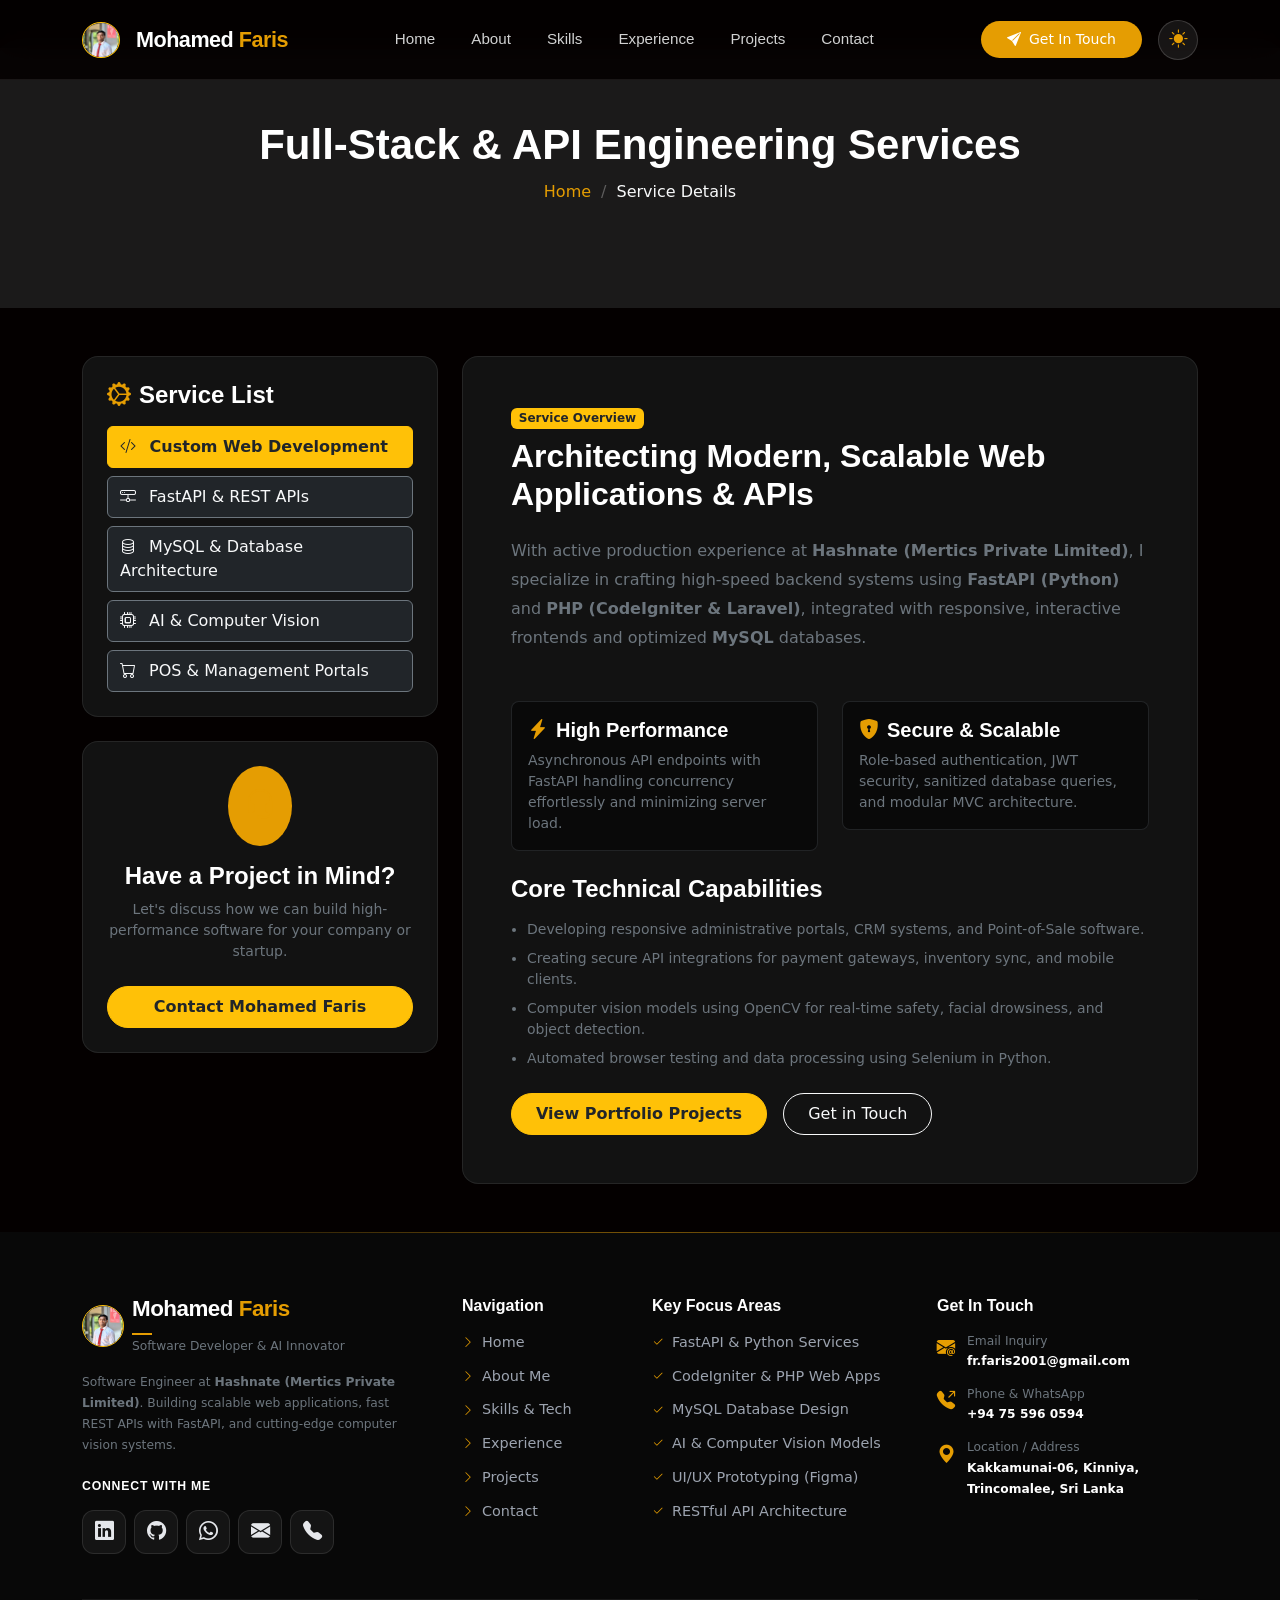
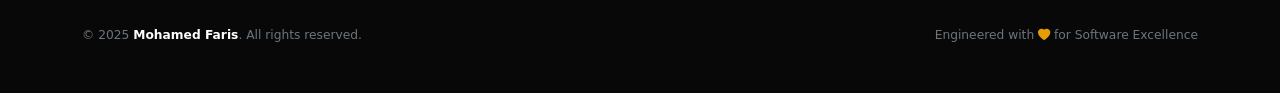
==== service-details.html @ 77c43ddc "feat: add initial portfolio website structure and assets" ====
<!DOCTYPE html>
<html lang="en">

<head>
  <meta charset="utf-8">
  <meta content="width=device-width, initial-scale=1.0" name="viewport">
  <title>Service Details | Mohamed Faris - Software Developer</title>
  <meta name="description" content="Technical service offerings by Mohamed Faris - Full-Stack Web Development, FastAPI Microservices, Database Optimization, and AI solutions.">
  <meta name="keywords" content="Mohamed Faris, Software Development Services, FastAPI, Python, PHP, CodeIgniter, MySQL">

  <!-- Favicons -->
  <link href="assets/img/favicon.png" rel="icon">
  <link href="assets/img/apple-touch-icon.png" rel="apple-touch-icon">

  <!-- Fonts -->
  <link href="https://fonts.googleapis.com" rel="preconnect">
  <link href="https://fonts.gstatic.com" rel="preconnect" crossorigin>
  <link href="https://fonts.googleapis.com/css2?family=Plus+Jakarta+Sans:ital,wght@0,300;0,400;0,500;0,600;0,700;0,800;1,400;1,600&family=Space+Grotesk:wght@400;500;600;700&display=swap" rel="stylesheet">

  <!-- Vendor CSS Files -->
  <link href="assets/vendor/bootstrap/css/bootstrap.min.css" rel="stylesheet">
  <link href="assets/vendor/bootstrap-icons/bootstrap-icons.css" rel="stylesheet">
  <link href="assets/vendor/aos/aos.css" rel="stylesheet">
  <link href="assets/vendor/glightbox/css/glightbox.min.css" rel="stylesheet">
  <link href="assets/vendor/swiper/swiper-bundle.min.css" rel="stylesheet">

  <!-- Main CSS File -->
  <link href="assets/css/main.css" rel="stylesheet">
  <!-- Custom Portfolio CSS -->
  <link href="assets/css/portfolio-custom.css" rel="stylesheet">
  <script>
    (function() {
      const savedTheme = localStorage.getItem('portfolio-theme');
      if (savedTheme === 'light') {
        document.documentElement.classList.add('light-mode');
      }
    })();
  </script>
</head>

<body class="service-details-page">

  <!-- Header -->
  <header id="header" class="header d-flex align-items-center fixed-top">
    <div class="container position-relative d-flex align-items-center justify-content-between">

      <a href="index.html" class="logo d-flex align-items-center me-auto me-xl-0 text-decoration-none">
        <div class="d-flex align-items-center gap-2">
          <img src="assets/img/person/mohamed_faris.jpg" alt="Mohamed Faris" class="rounded-circle border border-warning" style="width: 38px; height: 38px; object-fit: cover; object-position: top center;">
          <div>
            <h1 class="brand-name mb-0" style="font-size: 1.35rem;">Mohamed <span class="text-accent">Faris</span></h1>
          </div>
        </div>
      </a>

      <nav id="navmenu" class="navmenu">
        <ul>
          <li><a href="index.html#hero">Home</a></li>
          <li><a href="index.html#about">About</a></li>
          <li><a href="index.html#skills">Skills</a></li>
          <li><a href="index.html#experience">Experience</a></li>
          <li><a href="index.html#projects">Projects</a></li>
          <li><a href="index.html#contact">Contact</a></li>
        </ul>
        <i class="mobile-nav-toggle d-xl-none bi bi-list"></i>
      </nav>

      <div class="d-flex align-items-center gap-2">
        <a class="btn-getstarted" href="index.html#contact"><i class="bi bi-send-fill me-1"></i> Get In Touch</a>
        <button id="theme-toggle" class="theme-toggle-btn" aria-label="Toggle Light / Dark Mode" title="Toggle Light / Dark Mode">
          <i class="bi bi-sun-fill" id="theme-icon"></i>
        </button>
      </div>

    </div>
  </header>

  <main class="main">

    <!-- Page Title -->
    <div class="page-title light-background pt-5 mt-5">
      <div class="container py-4">
        <h1 class="fw-bold text-white">Full-Stack & API Engineering Services</h1>
        <nav class="breadcrumbs">
          <ol class="breadcrumb">
            <li class="breadcrumb-item"><a href="index.html" class="text-accent">Home</a></li>
            <li class="breadcrumb-item active text-light" aria-current="page">Service Details</li>
          </ol>
        </nav>
      </div>
    </div><!-- End Page Title -->

    <!-- Service Details Section -->
    <section id="service-details" class="service-details section py-5">

      <div class="container" data-aos="fade-up" data-aos-delay="100">

        <div class="row gy-5">

          <div class="col-lg-4" data-aos="fade-up" data-aos-delay="100">

            <div class="glass-card p-4 mb-4">
              <h4 class="fw-bold text-white mb-3"><i class="bi bi-gear-wide-connected text-accent me-2"></i>Service List</h4>
              <div class="d-flex flex-column gap-2">
                <a href="#custom-web" class="btn btn-warning text-dark text-start fw-bold py-2"><i class="bi bi-code-slash me-2"></i> Custom Web Development</a>
                <a href="#fastapi-rest" class="btn btn-dark border-secondary text-light text-start py-2"><i class="bi bi-hdd-network me-2"></i> FastAPI & REST APIs</a>
                <a href="#database-tuning" class="btn btn-dark border-secondary text-light text-start py-2"><i class="bi bi-database me-2"></i> MySQL & Database Architecture</a>
                <a href="#ai-vision" class="btn btn-dark border-secondary text-light text-start py-2"><i class="bi bi-cpu me-2"></i> AI & Computer Vision</a>
                <a href="#pos-systems" class="btn btn-dark border-secondary text-light text-start py-2"><i class="bi bi-cart me-2"></i> POS & Management Portals</a>
              </div>
            </div>

            <div class="glass-card p-4 text-center">
              <div class="rounded-circle bg-accent bg-opacity-25 p-3 d-inline-flex text-accent mb-3">
                <i class="bi bi-headset fs-2"></i>
              </div>
              <h4 class="fw-bold text-white mb-2">Have a Project in Mind?</h4>
              <p class="text-secondary small mb-4">Let's discuss how we can build high-performance software for your company or startup.</p>
              <a href="index.html#contact" class="btn btn-warning text-dark fw-bold rounded-pill w-100 py-2">Contact Mohamed Faris</a>
            </div>

          </div>

          <div class="col-lg-8" data-aos="fade-up" data-aos-delay="200">
            <div class="glass-card p-4 p-md-5">
              <span class="badge bg-warning text-dark fw-bold mb-2">Service Overview</span>
              <h2 class="fw-bold text-white mb-4">Architecting Modern, Scalable Web Applications & APIs</h2>
              <p class="text-secondary" style="line-height: 1.8;">
                With active production experience at <strong>Hashnate (Mertics Private Limited)</strong>, I specialize in crafting high-speed backend systems using <strong>FastAPI (Python)</strong> and <strong>PHP (CodeIgniter & Laravel)</strong>, integrated with responsive, interactive frontends and optimized <strong>MySQL</strong> databases.
              </p>

              <div class="row g-4 my-4">
                <div class="col-md-6">
                  <div class="p-3 border border-secondary border-opacity-25 rounded-3 bg-black bg-opacity-50">
                    <h5 class="fw-bold text-white mb-2"><i class="bi bi-lightning-charge-fill text-accent me-2"></i>High Performance</h5>
                    <p class="text-secondary small mb-0">Asynchronous API endpoints with FastAPI handling concurrency effortlessly and minimizing server load.</p>
                  </div>
                </div>
                <div class="col-md-6">
                  <div class="p-3 border border-secondary border-opacity-25 rounded-3 bg-black bg-opacity-50">
                    <h5 class="fw-bold text-white mb-2"><i class="bi bi-shield-lock-fill text-accent me-2"></i>Secure & Scalable</h5>
                    <p class="text-secondary small mb-0">Role-based authentication, JWT security, sanitized database queries, and modular MVC architecture.</p>
                  </div>
                </div>
              </div>

              <h4 class="fw-bold text-white mb-3">Core Technical Capabilities</h4>
              <ul class="text-secondary small ps-3 d-flex flex-column gap-2 mb-4">
                <li>Developing responsive administrative portals, CRM systems, and Point-of-Sale software.</li>
                <li>Creating secure API integrations for payment gateways, inventory sync, and mobile clients.</li>
                <li>Computer vision models using OpenCV for real-time safety, facial drowsiness, and object detection.</li>
                <li>Automated browser testing and data processing using Selenium in Python.</li>
              </ul>

              <div class="d-flex gap-3">
                <a href="index.html#projects" class="btn btn-warning text-dark fw-bold rounded-pill px-4 py-2">View Portfolio Projects</a>
                <a href="index.html#contact" class="btn btn-outline-light rounded-pill px-4 py-2">Get in Touch</a>
              </div>
            </div>
          </div>

        </div>

      </div>

    </section><!-- /Service Details Section -->

  </main>

  <!-- Footer -->
  <footer id="footer" class="footer py-5">
    <div class="container pt-3">
      <div class="row g-4 justify-content-between">
        
        <!-- Col 1: Brand & Bio & Social Media -->
        <div class="col-lg-4 col-md-6">
          <div class="d-flex align-items-center gap-2 mb-3">
            <img src="assets/img/person/mohamed_faris.jpg" alt="Mohamed Faris" class="rounded-circle border border-warning" style="width: 42px; height: 42px; object-fit: cover; object-position: top center;">
            <div>
              <h4 class="brand-name mb-0" style="font-size: 1.4rem;">Mohamed <span class="text-accent">Faris</span></h4>
              <span class="text-secondary small">Software Developer & AI Innovator</span>
            </div>
          </div>
          <p class="text-secondary small mb-4 pe-lg-3" style="line-height: 1.7;">
            Software Engineer at <strong>Hashnate (Mertics Private Limited)</strong>. Building scalable web applications, fast REST APIs with FastAPI, and cutting-edge computer vision systems.
          </p>
          <div>
            <h6 class="text-white small fw-bold mb-3 text-uppercase" style="letter-spacing: 0.8px;">Connect With Me</h6>
            <div class="d-flex flex-wrap gap-2">
              <a href="https://www.linkedin.com" target="_blank" rel="noopener noreferrer" class="footer-social-btn" title="LinkedIn Profile" aria-label="LinkedIn">
                <i class="bi bi-linkedin"></i>
              </a>
              <a href="https://github.com" target="_blank" rel="noopener noreferrer" class="footer-social-btn" title="GitHub Profile" aria-label="GitHub">
                <i class="bi bi-github"></i>
              </a>
              <a href="https://wa.me/94755960594" target="_blank" rel="noopener noreferrer" class="footer-social-btn" title="WhatsApp Chat" aria-label="WhatsApp">
                <i class="bi bi-whatsapp"></i>
              </a>
              <a href="mailto:fr.faris2001@gmail.com" class="footer-social-btn" title="Send Email" aria-label="Email">
                <i class="bi bi-envelope-fill"></i>
              </a>
              <a href="tel:+94755960594" class="footer-social-btn" title="Call Direct" aria-label="Phone">
                <i class="bi bi-telephone-fill"></i>
              </a>
            </div>
          </div>
        </div>

        <!-- Col 2: Navigation Links -->
        <div class="col-lg-2 col-md-6 col-6">
          <h5 class="text-white fw-bold mb-3 fs-6">Navigation</h5>
          <ul class="list-unstyled mb-0 d-flex flex-column">
            <li><a href="index.html#hero" class="footer-link"><i class="bi bi-chevron-right"></i> Home</a></li>
            <li><a href="index.html#about" class="footer-link"><i class="bi bi-chevron-right"></i> About Me</a></li>
            <li><a href="index.html#skills" class="footer-link"><i class="bi bi-chevron-right"></i> Skills & Tech</a></li>
            <li><a href="index.html#experience" class="footer-link"><i class="bi bi-chevron-right"></i> Experience</a></li>
            <li><a href="index.html#projects" class="footer-link"><i class="bi bi-chevron-right"></i> Projects</a></li>
            <li><a href="index.html#contact" class="footer-link"><i class="bi bi-chevron-right"></i> Contact</a></li>
          </ul>
        </div>

        <!-- Col 3: Core Competencies -->
        <div class="col-lg-3 col-md-6 col-6">
          <h5 class="text-white fw-bold mb-3 fs-6">Key Focus Areas</h5>
          <ul class="list-unstyled mb-0 d-flex flex-column">
            <li><span class="footer-link"><i class="bi bi-check2 text-accent"></i> FastAPI & Python Services</span></li>
            <li><span class="footer-link"><i class="bi bi-check2 text-accent"></i> CodeIgniter & PHP Web Apps</span></li>
            <li><span class="footer-link"><i class="bi bi-check2 text-accent"></i> MySQL Database Design</span></li>
            <li><span class="footer-link"><i class="bi bi-check2 text-accent"></i> AI & Computer Vision Models</span></li>
            <li><span class="footer-link"><i class="bi bi-check2 text-accent"></i> UI/UX Prototyping (Figma)</span></li>
            <li><span class="footer-link"><i class="bi bi-check2 text-accent"></i> RESTful API Architecture</span></li>
          </ul>
        </div>

        <!-- Col 4: Get in Touch & Resume -->
        <div class="col-lg-3 col-md-6">
          <h5 class="text-white fw-bold mb-3 fs-6">Get In Touch</h5>
          <div class="footer-contact-item">
            <i class="bi bi-envelope-at-fill"></i>
            <div>
              <div class="text-secondary small">Email Inquiry</div>
              <a href="mailto:fr.faris2001@gmail.com" class="text-white text-decoration-none small fw-semibold">fr.faris2001@gmail.com</a>
            </div>
          </div>
          <div class="footer-contact-item">
            <i class="bi bi-telephone-outbound-fill"></i>
            <div>
              <div class="text-secondary small">Phone & WhatsApp</div>
              <a href="tel:+94755960594" class="text-white text-decoration-none small fw-semibold">+94 75 596 0594</a>
            </div>
          </div>
          <div class="footer-contact-item">
            <i class="bi bi-geo-alt-fill"></i>
            <div>
              <div class="text-secondary small">Location / Address</div>
              <span class="text-white small fw-semibold">Kakkamunai-06, Kinniya, Trincomalee, Sri Lanka</span>
            </div>
          </div>
        </div>

      </div>

      <!-- Footer Bottom Sub-row -->
      <div class="footer-bottom d-flex flex-column flex-md-row justify-content-between align-items-center gap-3">
        <div class="text-secondary small text-center text-md-start">
          &copy; 2025 <strong class="text-white">Mohamed Faris</strong>. All rights reserved.
        </div>
        <div class="text-secondary small text-center text-md-end">
          Engineered with <span class="text-accent"><i class="bi bi-heart-fill"></i></span> for Software Excellence
        </div>
      </div>

    </div>
  </footer>

  <!-- Scroll Top -->
  <a href="#" id="scroll-top" class="scroll-top d-flex align-items-center justify-content-center"><i class="bi bi-arrow-up-short"></i></a>

  <!-- Vendor JS Files -->
  <script src="assets/vendor/bootstrap/js/bootstrap.bundle.min.js"></script>
  <script src="assets/vendor/aos/aos.js"></script>
  <script src="assets/vendor/glightbox/js/glightbox.min.js"></script>
  <script src="assets/vendor/swiper/swiper-bundle.min.js"></script>
  <script src="assets/js/main.js"></script>

</body>

</html>
---- assets/css/main.css ----
/**
* Template Name: Instant
* Template URL: https://bootstrapmade.com/newtemplate-bootstrap-website-template/
* Updated: Jun 11 2025 with Bootstrap v5.3.6
* Author: BootstrapMade.com
* License: https://bootstrapmade.com/license/
*/

/*--------------------------------------------------------------
# Font & Color Variables
# Help: https://bootstrapmade.com/color-system/
--------------------------------------------------------------*/
/* Fonts */
:root {
  --default-font: "Roboto",  system-ui, -apple-system, "Segoe UI", Roboto, "Helvetica Neue", Arial, "Noto Sans", "Liberation Sans", sans-serif, "Apple Color Emoji", "Segoe UI Emoji", "Segoe UI Symbol", "Noto Color Emoji";
  --heading-font: "Raleway",  sans-serif;
  --nav-font: "Raleway",  sans-serif;
}

/* Global Colors - The following color variables are used throughout the website. Updating them here will change the color scheme of the entire website */
:root { 
  --background-color: #040000; /* Background color for the entire website, including individual sections */
  --default-color: #f8f8f8; /* Default color used for the majority of the text content across the entire website */
  --heading-color: #ffffff; /* Color for headings, subheadings and title throughout the website */
  --accent-color: #e59d02; /* Accent color that represents your brand on the website. It's used for buttons, links, and other elements that need to stand out */
  --surface-color: #191919; /* The surface color is used as a background of boxed elements within sections, such as cards, icon boxes, or other elements that require a visual separation from the global background. */
  --contrast-color: #ffffff; /* Contrast color for text, ensuring readability against backgrounds of accent, heading, or default colors. */
}

/* Nav Menu Colors - The following color variables are used specifically for the navigation menu. They are separate from the global colors to allow for more customization options */
:root {
  --nav-color: #f8f8f8;  /* The default color of the main navmenu links */
  --nav-hover-color: #e59d02; /* Applied to main navmenu links when they are hovered over or active */
  --nav-mobile-background-color: #1b1a1a; /* Used as the background color for mobile navigation menu */
  --nav-dropdown-background-color: #1b1a1a; /* Used as the background color for dropdown items that appear when hovering over primary navigation items */
  --nav-dropdown-color: #f8f8f8; /* Used for navigation links of the dropdown items in the navigation menu. */
  --nav-dropdown-hover-color: #e59d02; /* Similar to --nav-hover-color, this color is applied to dropdown navigation links when they are hovered over. */
}

/* Color Presets - These classes override global colors when applied to any section or element, providing reuse of the sam color scheme. */

.light-background {
  --background-color: #1b1a1a;
  --surface-color: #282828;
}

.dark-background {
  --background-color: #000000;
  --default-color: #ffffff;
  --heading-color: #ffffff;
  --surface-color: #1b1b1b;
  --contrast-color: #ffffff;
}

/* Smooth scroll */
:root {
  scroll-behavior: smooth;
}

/*--------------------------------------------------------------
# General Styling & Shared Classes
--------------------------------------------------------------*/
body {
  color: var(--default-color);
  background-color: var(--background-color);
  font-family: var(--default-font);
}

a {
  color: var(--accent-color);
  text-decoration: none;
  transition: 0.3s;
}

a:hover {
  color: color-mix(in srgb, var(--accent-color), transparent 25%);
  text-decoration: none;
}

h1,
h2,
h3,
h4,
h5,
h6 {
  color: var(--heading-color);
  font-family: var(--heading-font);
}

/* PHP Email Form Messages
------------------------------*/
.php-email-form .error-message {
  display: none;
  background: #df1529;
  color: #ffffff;
  text-align: left;
  padding: 15px;
  margin-bottom: 24px;
  font-weight: 600;
}

.php-email-form .sent-message {
  display: none;
  color: #ffffff;
  background: #059652;
  text-align: center;
  padding: 15px;
  margin-bottom: 24px;
  font-weight: 600;
}

.php-email-form .loading {
  display: none;
  background: var(--surface-color);
  text-align: center;
  padding: 15px;
  margin-bottom: 24px;
}

.php-email-form .loading:before {
  content: "";
  display: inline-block;
  border-radius: 50%;
  width: 24px;
  height: 24px;
  margin: 0 10px -6px 0;
  border: 3px solid var(--accent-color);
  border-top-color: var(--surface-color);
  animation: php-email-form-loading 1s linear infinite;
}

@keyframes php-email-form-loading {
  0% {
    transform: rotate(0deg);
  }

  100% {
    transform: rotate(360deg);
  }
}

/*--------------------------------------------------------------
# Global Header
--------------------------------------------------------------*/
.header {
  --background-color: rgba(255, 255, 255, 0);
  color: var(--default-color);
  background-color: var(--background-color);
  padding: 15px 0;
  transition: all 0.5s;
  z-index: 997;
}

.header .logo {
  line-height: 1;
}

.header .logo img {
  max-height: 36px;
  margin-right: 8px;
}

.header .logo h1 {
  font-size: 30px;
  margin: 0;
  font-weight: 700;
  color: var(--heading-color);
}

.header .btn-getstarted,
.header .btn-getstarted:focus {
  color: var(--contrast-color);
  background: var(--accent-color);
  font-size: 14px;
  padding: 8px 26px;
  margin: 0;
  border-radius: 50px;
  transition: 0.3s;
}

.header .btn-getstarted:hover,
.header .btn-getstarted:focus:hover {
  color: var(--contrast-color);
  background: color-mix(in srgb, var(--accent-color), transparent 15%);
}

@media (max-width: 1200px) {
  .header .logo {
    order: 1;
  }

  .header .btn-getstarted {
    order: 2;
    margin: 0 15px 0 0;
    padding: 6px 20px;
  }

  .header .navmenu {
    order: 3;
  }
}

.scrolled .header::before {
  content: "";
  position: absolute;
  inset: 0;
  background: rgba(0, 0, 0, 0.6);
  backdrop-filter: blur(10px);
  -webkit-backdrop-filter: blur(10px);
  z-index: -1;
  pointer-events: none;
  border-bottom: 1px solid rgba(255, 255, 255, 0.1);
  /* optional border */
}

/*--------------------------------------------------------------
# Navigation Menu
--------------------------------------------------------------*/
/* Navmenu - Desktop */
@media (min-width: 1200px) {
  .navmenu {
    padding: 0;
  }

  .navmenu ul {
    margin: 0;
    padding: 0;
    display: flex;
    list-style: none;
    align-items: center;
  }

  .navmenu li {
    position: relative;
  }

  .navmenu a,
  .navmenu a:focus {
    color: var(--nav-color);
    padding: 18px 15px;
    font-size: 16px;
    font-family: var(--nav-font);
    font-weight: 600;
    display: flex;
    align-items: center;
    justify-content: space-between;
    white-space: nowrap;
    transition: 0.3s;
  }

  .navmenu a i,
  .navmenu a:focus i {
    font-size: 12px;
    line-height: 0;
    margin-left: 5px;
    transition: 0.3s;
  }

  .navmenu li:last-child a {
    padding-right: 0;
  }

  .navmenu li:hover>a,
  .navmenu .active,
  .navmenu .active:focus {
    color: var(--nav-hover-color);
  }

  .navmenu .dropdown ul {
    margin: 0;
    padding: 10px 0;
    background: var(--nav-dropdown-background-color);
    display: block;
    position: absolute;
    visibility: hidden;
    left: 14px;
    top: 130%;
    opacity: 0;
    transition: 0.3s;
    border-radius: 4px;
    z-index: 99;
    box-shadow: 0px 0px 30px rgba(0, 0, 0, 0.1);
  }

  .navmenu .dropdown ul li {
    min-width: 200px;
  }

  .navmenu .dropdown ul a {
    padding: 10px 20px;
    font-size: 15px;
    text-transform: none;
    color: var(--nav-dropdown-color);
  }

  .navmenu .dropdown ul a i {
    font-size: 12px;
  }

  .navmenu .dropdown ul a:hover,
  .navmenu .dropdown ul .active:hover,
  .navmenu .dropdown ul li:hover>a {
    color: var(--nav-dropdown-hover-color);
  }

  .navmenu .dropdown:hover>ul {
    opacity: 1;
    top: 100%;
    visibility: visible;
  }

  .navmenu .dropdown .dropdown ul {
    top: 0;
    left: -90%;
    visibility: hidden;
  }

  .navmenu .dropdown .dropdown:hover>ul {
    opacity: 1;
    top: 0;
    left: -100%;
    visibility: visible;
  }
}

/* Navmenu - Mobile */
@media (max-width: 1199px) {
  .mobile-nav-toggle {
    color: var(--nav-color);
    font-size: 28px;
    line-height: 0;
    margin-right: 10px;
    cursor: pointer;
    transition: color 0.3s;
  }

  .navmenu {
    padding: 0;
    z-index: 9997;
  }

  .navmenu ul {
    display: none;
    list-style: none;
    position: absolute;
    inset: 60px 20px 20px 20px;
    padding: 10px 0;
    margin: 0;
    border-radius: 6px;
    background-color: var(--nav-mobile-background-color);
    overflow-y: auto;
    transition: 0.3s;
    z-index: 9998;
    box-shadow: 0px 0px 30px rgba(0, 0, 0, 0.1);
  }

  .navmenu a,
  .navmenu a:focus {
    color: var(--nav-dropdown-color);
    padding: 10px 20px;
    font-family: var(--nav-font);
    font-size: 17px;
    font-weight: 500;
    display: flex;
    align-items: center;
    justify-content: space-between;
    white-space: nowrap;
    transition: 0.3s;
  }

  .navmenu a i,
  .navmenu a:focus i {
    font-size: 12px;
    line-height: 0;
    margin-left: 5px;
    width: 30px;
    height: 30px;
    display: flex;
    align-items: center;
    justify-content: center;
    border-radius: 50%;
    transition: 0.3s;
    background-color: color-mix(in srgb, var(--accent-color), transparent 90%);
  }

  .navmenu a i:hover,
  .navmenu a:focus i:hover {
    background-color: var(--accent-color);
    color: var(--contrast-color);
  }

  .navmenu a:hover,
  .navmenu .active,
  .navmenu .active:focus {
    color: var(--nav-dropdown-hover-color);
  }

  .navmenu .active i,
  .navmenu .active:focus i {
    background-color: var(--accent-color);
    color: var(--contrast-color);
    transform: rotate(180deg);
  }

  .navmenu .dropdown ul {
    position: static;
    display: none;
    z-index: 99;
    padding: 10px 0;
    margin: 10px 20px;
    background-color: var(--nav-dropdown-background-color);
    border: 1px solid color-mix(in srgb, var(--default-color), transparent 90%);
    box-shadow: none;
    transition: all 0.5s ease-in-out;
  }

  .navmenu .dropdown ul ul {
    background-color: rgba(33, 37, 41, 0.1);
  }

  .navmenu .dropdown>.dropdown-active {
    display: block;
    background-color: rgba(33, 37, 41, 0.03);
  }

  .mobile-nav-active {
    overflow: hidden;
  }

  .mobile-nav-active .mobile-nav-toggle {
    color: #fff;
    position: absolute;
    font-size: 32px;
    top: 15px;
    right: 15px;
    margin-right: 0;
    z-index: 9999;
  }

  .mobile-nav-active .navmenu {
    position: fixed;
    overflow: hidden;
    inset: 0;
    background: rgba(33, 37, 41, 0.8);
    transition: 0.3s;
  }

  .mobile-nav-active .navmenu>ul {
    display: block;
  }
}

/*--------------------------------------------------------------
# Global Footer
--------------------------------------------------------------*/
.footer {
  color: var(--default-color);
  background-color: var(--background-color);
  font-size: 14px;
  position: relative;
}

.footer .footer-top {
  background-color: color-mix(in srgb, var(--background-color), white 5%);
  padding-top: 50px;
}

.footer .footer-about .logo {
  line-height: 1;
  margin-bottom: 25px;
}

.footer .footer-about .logo img {
  max-height: 40px;
  margin-right: 6px;
}

.footer .footer-about .logo span {
  color: var(--heading-color);
  font-family: var(--heading-font);
  font-size: 26px;
  font-weight: 700;
  letter-spacing: 1px;
}

.footer .footer-about p {
  font-size: 14px;
  font-family: var(--heading-font);
}

.footer h4 {
  font-size: 16px;
  font-weight: 600;
  position: relative;
  padding-bottom: 12px;
  margin-bottom: 15px;
}

.footer h4::after {
  content: "";
  position: absolute;
  display: block;
  width: 20px;
  height: 2px;
  background: var(--accent-color);
  bottom: 0;
  left: 0;
}

.footer .footer-links {
  margin-bottom: 30px;
}

.footer .footer-links ul {
  list-style: none;
  padding: 0;
  margin: 0;
}

.footer .footer-links ul i {
  padding-right: 2px;
  font-size: 12px;
  line-height: 0;
}

.footer .footer-links ul li {
  padding: 10px 0;
  display: flex;
  align-items: center;
}

.footer .footer-links ul li:first-child {
  padding-top: 0;
}

.footer .footer-links ul a {
  color: color-mix(in srgb, var(--default-color), transparent 30%);
  display: inline-block;
  line-height: 1;
}

.footer .footer-links ul a:hover {
  color: var(--accent-color);
}

.footer .footer-contact p {
  margin-bottom: 5px;
}

.footer .copyright {
  padding: 30px 0;
}

.footer .copyright p {
  margin-bottom: 0;
}

.footer .credits {
  margin-top: 5px;
  font-size: 13px;
}

.footer .social-links a {
  font-size: 18px;
  display: inline-block;
  background: color-mix(in srgb, var(--default-color), transparent 92%);
  color: var(--accent-color);
  line-height: 1;
  padding: 8px 0;
  margin-right: 4px;
  border-radius: 4px;
  text-align: center;
  width: 36px;
  height: 36px;
  transition: 0.3s;
}

.footer .social-links a:hover {
  color: var(--contrast-color);
  background: var(--accent-color);
  text-decoration: none;
}

/*--------------------------------------------------------------
# Scroll Top Button
--------------------------------------------------------------*/
.scroll-top {
  position: fixed;
  visibility: hidden;
  opacity: 0;
  right: 15px;
  bottom: -15px;
  z-index: 99999;
  background-color: var(--accent-color);
  width: 44px;
  height: 44px;
  border-radius: 50px;
  transition: all 0.4s;
}

.scroll-top i {
  font-size: 24px;
  color: var(--contrast-color);
  line-height: 0;
}

.scroll-top:hover {
  background-color: color-mix(in srgb, var(--accent-color), transparent 20%);
  color: var(--contrast-color);
}

.scroll-top.active {
  visibility: visible;
  opacity: 1;
  bottom: 15px;
}

/*--------------------------------------------------------------
# Disable aos animation delay on mobile devices
--------------------------------------------------------------*/
@media screen and (max-width: 768px) {
  [data-aos-delay] {
    transition-delay: 0 !important;
  }
}

/*--------------------------------------------------------------
# Global Page Titles & Breadcrumbs
--------------------------------------------------------------*/
.page-title {
  color: var(--default-color);
  background-color: var(--background-color);
  padding: 170px 0 80px 0;
  text-align: center;
  position: relative;
}

.page-title h1 {
  font-size: 42px;
  font-weight: 700;
  margin-bottom: 10px;
}

.page-title .breadcrumbs ol {
  display: flex;
  flex-wrap: wrap;
  list-style: none;
  justify-content: center;
  padding: 0;
  margin: 0;
  font-size: 16px;
  font-weight: 400;
}

.page-title .breadcrumbs ol li+li {
  padding-left: 10px;
}

.page-title .breadcrumbs ol li+li::before {
  content: "/";
  display: inline-block;
  padding-right: 10px;
  color: color-mix(in srgb, var(--default-color), transparent 70%);
}

/*--------------------------------------------------------------
# Global Sections
--------------------------------------------------------------*/
section,
.section {
  color: var(--default-color);
  background-color: var(--background-color);
  padding: 60px 0;
  scroll-margin-top: 90px;
  overflow: clip;
}

@media (max-width: 1199px) {

  section,
  .section {
    scroll-margin-top: 66px;
  }
}

/*--------------------------------------------------------------
# Global Section Titles
--------------------------------------------------------------*/
.section-title {
  text-align: center;
  padding-bottom: 60px;
  position: relative;
}

.section-title h2 {
  font-size: 32px;
  font-weight: 700;
  position: relative;
}

.section-title h2:before,
.section-title h2:after {
  content: "";
  width: 50px;
  height: 2px;
  background: var(--accent-color);
  display: inline-block;
}

.section-title h2:before {
  margin: 0 15px 10px 0;
}

.section-title h2:after {
  margin: 0 0 10px 15px;
}

.section-title p {
  margin-bottom: 0;
}

/*--------------------------------------------------------------
# Hero Section
--------------------------------------------------------------*/
.hero {
  padding-top: 120px;
  min-height: 100vh;
  display: flex;
  align-items: center;
  position: relative;
  background: linear-gradient(135deg, color-mix(in srgb, var(--accent-color), transparent 96%) 0%, var(--background-color) 40%, color-mix(in srgb, var(--accent-color), transparent 98%) 100%);
  padding-bottom: 60px;
}

.hero::before {
  content: "";
  position: absolute;
  width: 500px;
  height: 500px;
  background: radial-gradient(circle, color-mix(in srgb, var(--accent-color), transparent 85%) 0%, transparent 70%);
  border-radius: 50%;
  top: -20%;
  right: -10%;
  animation: float 6s ease-in-out infinite;
  z-index: 1;
}

.hero::after {
  content: "";
  position: absolute;
  width: 200px;
  height: 200px;
  background: color-mix(in srgb, var(--accent-color), transparent 88%);
  border-radius: 50%;
  bottom: 10%;
  left: 5%;
  filter: blur(40px);
  animation: float 4s ease-in-out infinite reverse;
  z-index: 1;
}

.hero .hero-wrapper {
  width: 100%;
  max-width: 900px;
  margin: 0 auto;
}

.hero .hero-title {
  font-size: 48px;
  font-weight: 900;
  color: var(--heading-color);
  line-height: 1.1;
  margin-bottom: 25px;
  letter-spacing: -0.02em;
}

@media (max-width: 768px) {
  .hero .hero-title {
    font-size: 36px;
  }
}

@media (max-width: 575px) {
  .hero .hero-title {
    font-size: 28px;
  }
}

.hero .hero-title .typed {
  background: linear-gradient(135deg, var(--accent-color) 0%, color-mix(in srgb, var(--accent-color), #8b5cf6 50%) 100%);
  -webkit-background-clip: text;
  -webkit-text-fill-color: transparent;
  background-clip: text;
  position: relative;
}

.hero .hero-title .typed::after {
  content: "";
  position: absolute;
  bottom: -5px;
  left: 0;
  width: 100%;
  height: 4px;
  background: linear-gradient(135deg, var(--accent-color) 0%, color-mix(in srgb, var(--accent-color), #8b5cf6 50%) 100%);
  border-radius: 2px;
}

.hero .hero-description {
  font-size: 1.2rem;
  color: color-mix(in srgb, var(--default-color), transparent 20%);
  line-height: 1.6;
  margin-bottom: 40px;
  max-width: 600px;
  margin-left: auto;
  margin-right: auto;
}

.hero .hero-actions {
  display: flex;
  gap: 20px;
  justify-content: center;
  margin-bottom: 60px;
}

.hero .hero-actions .action-btn {
  display: inline-flex;
  align-items: center;
  gap: 10px;
  padding: 16px 32px;
  border-radius: 50px;
  font-weight: 600;
  font-size: 16px;
  transition: all 0.3s ease;
  text-decoration: none;
  position: relative;
  overflow: hidden;
}

.hero .hero-actions .action-btn.primary {
  background: var(--accent-color);
  color: var(--contrast-color);
  border: 2px solid var(--accent-color);
}

.hero .hero-actions .action-btn.primary::before {
  content: "";
  position: absolute;
  inset: 0;
  background: linear-gradient(135deg, color-mix(in srgb, var(--accent-color), #8b5cf6 30%) 0%, var(--accent-color) 100%);
  opacity: 0;
  transition: opacity 0.3s ease;
}

.hero .hero-actions .action-btn.primary span,
.hero .hero-actions .action-btn.primary i {
  position: relative;
  z-index: 1;
}

.hero .hero-actions .action-btn.primary:hover {
  transform: translateY(-2px);
  box-shadow: 0 10px 30px color-mix(in srgb, var(--accent-color), transparent 60%);
}

.hero .hero-actions .action-btn.primary:hover::before {
  opacity: 1;
}

.hero .hero-actions .action-btn.secondary {
  background: transparent;
  color: var(--default-color);
  border: 2px solid color-mix(in srgb, var(--default-color), transparent 80%);
}

.hero .hero-actions .action-btn.secondary:hover {
  background: var(--surface-color);
  border-color: var(--accent-color);
  color: var(--accent-color);
  transform: translateY(-2px);
  box-shadow: 0 8px 25px color-mix(in srgb, var(--default-color), transparent 90%);
}

.hero .hero-image-showcase {
  position: relative;
}

.hero .hero-image-showcase .image-wrapper {
  position: relative;
  background: var(--surface-color);
  border-radius: 20px;
  padding: 15px;
  box-shadow: 0 20px 60px color-mix(in srgb, var(--default-color), transparent 88%);
  border: 1px solid color-mix(in srgb, var(--default-color), transparent 92%);
}

.hero .hero-image-showcase .image-wrapper img {
  border-radius: 15px;
  width: 100%;
  height: auto;
}

.hero .hero-image-showcase .floating-card {
  position: absolute;
  background: var(--surface-color);
  border: 1px solid color-mix(in srgb, var(--default-color), transparent 90%);
  border-radius: 15px;
  padding: 20px;
  box-shadow: 0 8px 30px color-mix(in srgb, var(--default-color), transparent 85%);
  backdrop-filter: blur(10px);
}

.hero .hero-image-showcase .floating-card.card-1 {
  top: 20%;
  left: -60px;
  animation: float 3s ease-in-out infinite;
}

.hero .hero-image-showcase .floating-card.card-2 {
  bottom: 15%;
  right: -60px;
  animation: float 3s ease-in-out infinite reverse;
}

.hero .hero-image-showcase .floating-card .card-content {
  display: flex;
  align-items: center;
  gap: 15px;
}

.hero .hero-image-showcase .floating-card .card-content .card-icon {
  background: color-mix(in srgb, var(--accent-color), transparent 90%);
  width: 50px;
  height: 50px;
  border-radius: 12px;
  display: flex;
  align-items: center;
  justify-content: center;
}

.hero .hero-image-showcase .floating-card .card-content .card-icon i {
  color: var(--accent-color);
  font-size: 20px;
}

.hero .hero-image-showcase .floating-card .card-content .card-info h4 {
  font-size: 1.5rem;
  font-weight: 700;
  color: var(--heading-color);
  margin: 0;
  line-height: 1;
}

.hero .hero-image-showcase .floating-card .card-content .card-info p {
  margin: 5px 0 0;
  color: color-mix(in srgb, var(--default-color), transparent 40%);
  font-size: 0.85rem;
  white-space: nowrap;
}

@keyframes float {

  0%,
  100% {
    transform: translateY(0px);
  }

  50% {
    transform: translateY(-15px);
  }
}

@keyframes pulse {

  0%,
  100% {
    opacity: 0.4;
  }

  50% {
    opacity: 0.8;
  }
}

@media (max-width: 991px) {
  .hero {
    min-height: auto;
  }

  .hero .floating-card.card-1 {
    left: -30px;
    top: 10%;
  }

  .hero .floating-card.card-2 {
    right: -30px;
    bottom: 10%;
  }

  .hero .hero-actions {
    margin-bottom: 40px;
  }
}

@media (max-width: 768px) {
  .hero .hero-actions {
    flex-direction: column;
    align-items: center;
    gap: 15px;
  }

  .hero .hero-actions .action-btn {
    width: 100%;
    max-width: 280px;
    justify-content: center;
  }

  .hero .floating-card {
    display: none;
  }
}

@media (max-width: 576px) {
  .hero {
    padding: 100px 0 30px;
  }

  .hero .hero-badge {
    margin-bottom: 20px;
  }

  .hero .hero-description {
    font-size: 1.1rem;
    margin-bottom: 30px;
  }

  .hero .hero-actions {
    margin-bottom: 30px;
  }
}

/*--------------------------------------------------------------
# About Section
--------------------------------------------------------------*/
.about .image-wrapper {
  position: relative;
  overflow: hidden;
  border-radius: 8px;
  box-shadow: 0 15px 30px rgba(0, 0, 0, 0.1);
  transition: transform 0.3s ease-in-out;
}

.about .image-wrapper:hover {
  transform: translateY(-5px);
}

.about .content h2 {
  font-weight: 700;
  position: relative;
  display: inline-block;
}

.about .content h2:after {
  content: "";
  position: absolute;
  width: 50px;
  height: 3px;
  background-color: var(--accent-color);
  left: 0;
  bottom: -10px;
}

.about .content h5 {
  font-weight: 500;
  color: color-mix(in srgb, var(--heading-color), transparent 20%);
}

.about .content p {
  font-size: 1rem;
  line-height: 1.8;
  margin-bottom: 1.5rem;
}

.about .features-list {
  margin-top: 2rem;
}

.about .features-list .feature-item {
  padding: 20px;
  background-color: var(--surface-color);
  border-radius: 8px;
  box-shadow: 0 5px 15px rgba(0, 0, 0, 0.05);
  transition: all 0.3s ease;
  height: 100%;
}

.about .features-list .feature-item:hover {
  transform: translateY(-5px);
  box-shadow: 0 10px 25px rgba(0, 0, 0, 0.1);
}

.about .features-list .feature-item i {
  font-size: 2rem;
  color: var(--accent-color);
  margin-bottom: 15px;
  display: block;
}

.about .features-list .feature-item h5 {
  font-size: 1.1rem;
  font-weight: 600;
  margin-bottom: 10px;
}

.about .features-list .feature-item p {
  font-size: 0.9rem;
  margin-bottom: 0;
}

.about .btn {
  padding: 10px 25px;
  border-radius: 50px;
  font-weight: 500;
  transition: all 0.3s ease;
}

.about .btn.btn-primary {
  background-color: var(--accent-color);
  border-color: var(--accent-color);
  color: var(--contrast-color);
}

.about .btn.btn-primary:hover {
  background-color: color-mix(in srgb, var(--accent-color), #000 10%);
  border-color: color-mix(in srgb, var(--accent-color), #000 10%);
}

.about .btn.btn-outline-primary {
  border-color: var(--accent-color);
  color: var(--accent-color);
}

.about .btn.btn-outline-primary:hover {
  background-color: var(--accent-color);
  color: var(--contrast-color);
}

@media (max-width: 992px) {
  .about .image-wrapper {
    margin-bottom: 2rem;
  }

  .about .content {
    text-align: center;
  }

  .about .content h2:after {
    left: 50%;
    transform: translateX(-50%);
  }

  .about .signature-area {
    display: flex;
    flex-direction: column;
    align-items: center;
  }
}

@media (max-width: 768px) {
  .about .features-list .feature-item {
    margin-bottom: 1.5rem;
  }
}

/*--------------------------------------------------------------
# Features Section
--------------------------------------------------------------*/
.features .intro-content h2 {
  font-size: 36px;
  font-weight: 700;
  margin-bottom: 25px;
  color: var(--heading-color);
  line-height: 1.3;
}

.features .intro-content p {
  font-size: 18px;
  color: color-mix(in srgb, var(--default-color), transparent 20%);
  margin-bottom: 35px;
  line-height: 1.6;
}

.features .intro-content .feature-stats {
  display: flex;
  gap: 30px;
}

.features .intro-content .feature-stats .stat-item {
  text-align: center;
}

.features .intro-content .feature-stats .stat-item .stat-number {
  display: block;
  font-size: 28px;
  font-weight: 700;
  color: var(--accent-color);
  line-height: 1;
}

.features .intro-content .feature-stats .stat-item .stat-label {
  font-size: 14px;
  color: color-mix(in srgb, var(--default-color), transparent 40%);
  font-weight: 500;
  margin-top: 5px;
  display: block;
}

.features .intro-image {
  position: relative;
}

.features .intro-image img {
  border-radius: 20px;
  box-shadow: 0 20px 60px rgba(0, 0, 0, 0.1);
}

.features .intro-image::before {
  content: "";
  position: absolute;
  top: -20px;
  left: -20px;
  width: 100px;
  height: 100px;
  background: linear-gradient(135deg, var(--accent-color), color-mix(in srgb, var(--accent-color), transparent 40%));
  border-radius: 50%;
  z-index: -1;
  opacity: 0.7;
}

.features .intro-image::after {
  content: "";
  position: absolute;
  bottom: -30px;
  right: -30px;
  width: 80px;
  height: 80px;
  background: linear-gradient(135deg, var(--heading-color), color-mix(in srgb, var(--heading-color), transparent 40%));
  border-radius: 20px;
  z-index: -1;
  opacity: 0.5;
}

.features .features-grid {
  display: grid;
  grid-template-columns: repeat(auto-fit, minmax(350px, 1fr));
  gap: 30px;
  margin-top: 60px;
}

.features .feature-item {
  position: relative;
  background: var(--surface-color);
  padding: 35px;
  border-radius: 20px;
  box-shadow: 0 5px 25px rgba(0, 0, 0, 0.08);
  transition: all 0.4s ease;
  overflow: hidden;
}

.features .feature-item::before {
  content: "";
  position: absolute;
  top: 0;
  left: -100%;
  width: 100%;
  height: 3px;
  background: linear-gradient(90deg, var(--accent-color), color-mix(in srgb, var(--accent-color), transparent 50%));
  transition: left 0.5s ease;
}

.features .feature-item .feature-number {
  position: absolute;
  top: 20px;
  right: 25px;
  font-size: 48px;
  font-weight: 900;
  color: color-mix(in srgb, var(--accent-color), transparent 90%);
  line-height: 1;
  z-index: 1;
}

.features .feature-item .feature-content {
  position: relative;
  z-index: 2;
}

.features .feature-item .feature-content .feature-icon {
  margin-bottom: 25px;
}

.features .feature-item .feature-content .feature-icon i {
  font-size: 32px;
  color: var(--contrast-color);
  background: linear-gradient(135deg, var(--accent-color), color-mix(in srgb, var(--accent-color), transparent 30%));
  width: 70px;
  height: 70px;
  display: flex;
  align-items: center;
  justify-content: center;
  border-radius: 16px;
  transition: all 0.3s ease;
  box-shadow: 0 8px 25px color-mix(in srgb, var(--accent-color), transparent 70%);
}

.features .feature-item .feature-content h4 {
  font-size: 22px;
  font-weight: 700;
  margin-bottom: 18px;
  color: var(--heading-color);
  line-height: 1.3;
}

.features .feature-item .feature-content p {
  font-size: 15px;
  color: color-mix(in srgb, var(--default-color), transparent 25%);
  margin-bottom: 25px;
  line-height: 1.6;
}

.features .feature-item .feature-content .feature-tags {
  display: flex;
  gap: 10px;
  flex-wrap: wrap;
}

.features .feature-item .feature-content .feature-tags .tag {
  font-size: 12px;
  font-weight: 600;
  padding: 6px 12px;
  background: color-mix(in srgb, var(--accent-color), transparent 90%);
  color: var(--accent-color);
  border-radius: 20px;
  transition: all 0.3s ease;
}

.features .feature-item:hover {
  transform: translateY(-15px);
  box-shadow: 0 20px 60px rgba(0, 0, 0, 0.15);
}

.features .feature-item:hover::before {
  left: 0;
}

.features .feature-item:hover .feature-number {
  color: color-mix(in srgb, var(--accent-color), transparent 80%);
  transform: scale(1.1);
}

.features .feature-item:hover .feature-icon i {
  transform: scale(1.1) rotate(5deg);
  box-shadow: 0 12px 35px color-mix(in srgb, var(--accent-color), transparent 60%);
}

.features .feature-item:hover .feature-tags .tag {
  background: var(--accent-color);
  color: var(--contrast-color);
}

@media (max-width: 991px) {
  .features .intro-content {
    margin-bottom: 40px;
  }

  .features .intro-content h2 {
    font-size: 32px;
  }

  .features .intro-content .feature-stats {
    justify-content: center;
    gap: 25px;
  }

  .features .features-grid {
    grid-template-columns: 1fr;
    margin-top: 40px;
    gap: 25px;
  }
}

@media (max-width: 767px) {
  .features .intro-content .feature-stats {
    flex-direction: column;
    align-items: center;
    gap: 20px;
  }

  .features .intro-content .feature-stats .stat-item {
    display: flex;
    align-items: center;
    gap: 15px;
  }

  .features .intro-content .feature-stats .stat-item .stat-number {
    font-size: 24px;
  }

  .features .intro-content .feature-stats .stat-item .stat-label {
    margin-top: 0;
  }

  .features .feature-item {
    padding: 25px;
  }

  .features .feature-item .feature-number {
    font-size: 36px;
    top: 15px;
    right: 20px;
  }

  .features .feature-item .feature-content h4 {
    font-size: 20px;
  }

  .features .features-grid {
    grid-template-columns: 1fr;
  }
}

@media (max-width: 575px) {
  .features .intro-content h2 {
    font-size: 28px;
  }

  .features .intro-content p {
    font-size: 16px;
  }
}

/*--------------------------------------------------------------
# Features Tabs Section
--------------------------------------------------------------*/
.features-tabs .tabs-wrapper {
  background-color: var(--surface-color);
  border-radius: 20px;
  padding: 40px;
  box-shadow: 0 20px 60px color-mix(in srgb, var(--default-color), transparent 90%);
}

.features-tabs .nav-tabs {
  border: 0;
  gap: 20px;
  margin-bottom: 40px;
  display: flex;
  flex-wrap: wrap;
}

@media (max-width: 992px) {
  .features-tabs .nav-tabs {
    flex-direction: column;
    gap: 15px;
  }
}

.features-tabs .nav-item {
  flex: 1;
  min-width: 0;
}

@media (max-width: 992px) {
  .features-tabs .nav-item {
    flex: none;
  }
}

.features-tabs .nav-link {
  background: color-mix(in srgb, var(--surface-color), var(--default-color) 3%);
  border: 1px solid color-mix(in srgb, var(--default-color), transparent 85%);
  border-radius: 15px;
  padding: 25px 20px;
  display: flex;
  align-items: center;
  gap: 15px;
  transition: all 0.4s cubic-bezier(0.4, 0, 0.2, 1);
  position: relative;
  overflow: hidden;
  height: auto;
  min-height: 80px;
  cursor: pointer;
}

.features-tabs .nav-link::before {
  content: "";
  position: absolute;
  top: 0;
  left: 0;
  right: 0;
  bottom: 0;
  background: linear-gradient(135deg, var(--accent-color), color-mix(in srgb, var(--accent-color), var(--heading-color) 20%));
  opacity: 0;
  transition: all 0.4s cubic-bezier(0.4, 0, 0.2, 1);
  z-index: 1;
}

@media (max-width: 768px) {
  .features-tabs .nav-link {
    padding: 20px 15px;
    min-height: 70px;
  }
}

.features-tabs .nav-link .tab-icon {
  position: relative;
  z-index: 2;
  width: 50px;
  height: 50px;
  background: linear-gradient(135deg, var(--accent-color), color-mix(in srgb, var(--accent-color), var(--heading-color) 20%));
  border-radius: 12px;
  display: flex;
  align-items: center;
  justify-content: center;
  transition: all 0.4s cubic-bezier(0.4, 0, 0.2, 1);
}

.features-tabs .nav-link .tab-icon i {
  font-size: 24px;
  color: var(--contrast-color);
}

@media (max-width: 768px) {
  .features-tabs .nav-link .tab-icon {
    width: 40px;
    height: 40px;
  }

  .features-tabs .nav-link .tab-icon i {
    font-size: 20px;
  }
}

.features-tabs .nav-link .tab-content {
  position: relative;
  z-index: 2;
  flex: 1;
}

.features-tabs .nav-link .tab-content h5 {
  margin: 0 0 4px 0;
  font-size: 16px;
  font-weight: 600;
  color: var(--heading-color);
  transition: color 0.4s ease;
}

@media (max-width: 768px) {
  .features-tabs .nav-link .tab-content h5 {
    font-size: 14px;
  }
}

.features-tabs .nav-link .tab-content span {
  font-size: 13px;
  color: color-mix(in srgb, var(--default-color), transparent 30%);
  transition: color 0.4s ease;
}

@media (max-width: 768px) {
  .features-tabs .nav-link .tab-content span {
    font-size: 12px;
  }
}

.features-tabs .nav-link:hover {
  transform: translateY(-3px);
  border-color: transparent;
  box-shadow: 0 15px 40px color-mix(in srgb, var(--accent-color), transparent 70%);
}

.features-tabs .nav-link:hover::before {
  opacity: 1;
}

.features-tabs .nav-link:hover .tab-icon {
  background: var(--contrast-color);
  box-shadow: 0 8px 25px color-mix(in srgb, var(--default-color), transparent 80%);
}

.features-tabs .nav-link:hover .tab-icon i {
  color: var(--accent-color);
}

.features-tabs .nav-link:hover .tab-content h5,
.features-tabs .nav-link:hover .tab-content span {
  color: var(--contrast-color);
}

.features-tabs .nav-link.active {
  border-color: var(--accent-color);
  box-shadow: 0 15px 40px color-mix(in srgb, var(--accent-color), transparent 70%);
}

.features-tabs .nav-link.active::before {
  opacity: 1;
}

.features-tabs .nav-link.active .tab-icon {
  background: var(--contrast-color);
}

.features-tabs .nav-link.active .tab-icon i {
  color: var(--accent-color);
}

.features-tabs .nav-link.active .tab-content h5,
.features-tabs .nav-link.active .tab-content span {
  color: var(--contrast-color);
}

.features-tabs .tab-content .tab-pane {
  padding: 40px 0;
}

@media (max-width: 768px) {
  .features-tabs .tab-content .tab-pane {
    padding: 20px 0;
  }
}

.features-tabs .content-wrapper {
  padding-right: 40px;
}

@media (max-width: 992px) {
  .features-tabs .content-wrapper {
    padding-right: 0;
    margin-bottom: 40px;
  }
}

.features-tabs .content-wrapper .icon-badge {
  width: 70px;
  height: 70px;
  background: linear-gradient(135deg, var(--accent-color), color-mix(in srgb, var(--accent-color), var(--heading-color) 20%));
  border-radius: 20px;
  display: flex;
  align-items: center;
  justify-content: center;
  margin-bottom: 25px;
  box-shadow: 0 10px 30px color-mix(in srgb, var(--accent-color), transparent 70%);
}

.features-tabs .content-wrapper .icon-badge i {
  font-size: 30px;
  color: var(--contrast-color);
}

.features-tabs .content-wrapper h3 {
  font-size: 32px;
  font-weight: 700;
  color: var(--heading-color);
  margin-bottom: 20px;
  line-height: 1.2;
}

@media (max-width: 768px) {
  .features-tabs .content-wrapper h3 {
    font-size: 24px;
  }
}

.features-tabs .content-wrapper p {
  font-size: 16px;
  line-height: 1.7;
  color: color-mix(in srgb, var(--default-color), transparent 20%);
  margin-bottom: 30px;
}

.features-tabs .content-wrapper .feature-grid {
  display: grid;
  grid-template-columns: 1fr 1fr;
  gap: 15px;
  margin-bottom: 35px;
}

@media (max-width: 576px) {
  .features-tabs .content-wrapper .feature-grid {
    grid-template-columns: 1fr;
    gap: 12px;
  }
}

.features-tabs .content-wrapper .feature-grid .feature-item {
  display: flex;
  align-items: center;
  gap: 12px;
}

.features-tabs .content-wrapper .feature-grid .feature-item i {
  font-size: 16px;
  color: var(--accent-color);
  flex-shrink: 0;
}

.features-tabs .content-wrapper .feature-grid .feature-item span {
  font-size: 14px;
  color: var(--default-color);
  line-height: 1.4;
}

.features-tabs .content-wrapper .stats-row {
  display: flex;
  gap: 30px;
  margin-bottom: 35px;
}

@media (max-width: 576px) {
  .features-tabs .content-wrapper .stats-row {
    gap: 20px;
  }
}

.features-tabs .content-wrapper .stats-row .stat-item {
  text-align: center;
}

.features-tabs .content-wrapper .stats-row .stat-item .stat-number {
  font-size: 24px;
  font-weight: 700;
  color: var(--accent-color);
  margin-bottom: 5px;
}

@media (max-width: 576px) {
  .features-tabs .content-wrapper .stats-row .stat-item .stat-number {
    font-size: 20px;
  }
}

.features-tabs .content-wrapper .stats-row .stat-item .stat-label {
  font-size: 12px;
  color: color-mix(in srgb, var(--default-color), transparent 40%);
  text-transform: uppercase;
  letter-spacing: 1px;
}

.features-tabs .content-wrapper .btn-primary {
  background: linear-gradient(135deg, var(--accent-color), color-mix(in srgb, var(--accent-color), var(--heading-color) 20%));
  color: var(--contrast-color);
  padding: 15px 35px;
  border-radius: 50px;
  font-weight: 600;
  display: inline-flex;
  align-items: center;
  gap: 10px;
  text-decoration: none;
  border: none;
  transition: all 0.4s cubic-bezier(0.4, 0, 0.2, 1);
  box-shadow: 0 8px 25px color-mix(in srgb, var(--accent-color), transparent 70%);
}

.features-tabs .content-wrapper .btn-primary:hover {
  transform: translateY(-2px);
  box-shadow: 0 15px 35px color-mix(in srgb, var(--accent-color), transparent 60%);
  color: var(--contrast-color);
}

.features-tabs .content-wrapper .btn-primary:hover i {
  transform: translateX(5px);
}

.features-tabs .content-wrapper .btn-primary i {
  transition: transform 0.3s ease;
}

.features-tabs .visual-content {
  position: relative;
}

.features-tabs .visual-content .main-image {
  position: relative;
  border-radius: 20px;
  overflow: hidden;
  box-shadow: 0 20px 60px color-mix(in srgb, var(--default-color), transparent 85%);
}

.features-tabs .visual-content .main-image img {
  width: 100%;
  height: auto;
  transition: transform 0.6s ease;
}

.features-tabs .visual-content .main-image:hover img {
  transform: scale(1.05);
}

.features-tabs .visual-content .floating-card {
  position: absolute;
  bottom: 30px;
  left: 30px;
  background: var(--surface-color);
  padding: 20px 25px;
  border-radius: 15px;
  display: flex;
  align-items: center;
  gap: 15px;
  box-shadow: 0 15px 40px color-mix(in srgb, var(--default-color), transparent 80%);
  transform: translateY(20px);
  opacity: 0;
  animation: fadeInUp 0.8s ease 0.6s forwards;
}

@media (max-width: 576px) {
  .features-tabs .visual-content .floating-card {
    bottom: 20px;
    left: 20px;
    padding: 15px 20px;
    gap: 10px;
  }
}

.features-tabs .visual-content .floating-card i {
  font-size: 28px;
  color: var(--accent-color);
}

@media (max-width: 576px) {
  .features-tabs .visual-content .floating-card i {
    font-size: 24px;
  }
}

.features-tabs .visual-content .floating-card .card-content span {
  display: block;
  font-size: 12px;
  color: color-mix(in srgb, var(--default-color), transparent 40%);
  text-transform: uppercase;
  letter-spacing: 1px;
  margin-bottom: 2px;
}

.features-tabs .visual-content .floating-card .card-content strong {
  display: block;
  font-size: 16px;
  font-weight: 600;
  color: var(--heading-color);
}

@media (max-width: 576px) {
  .features-tabs .visual-content .floating-card .card-content strong {
    font-size: 14px;
  }
}

@keyframes fadeInUp {
  to {
    opacity: 1;
    transform: translateY(0);
  }
}

/*--------------------------------------------------------------
# Services Section
--------------------------------------------------------------*/
.services {
  padding: 80px 0;
}

.services .intro-content .section-badge {
  display: inline-flex;
  align-items: center;
  gap: 8px;
  background: color-mix(in srgb, var(--accent-color), transparent 90%);
  color: var(--accent-color);
  padding: 8px 20px;
  border-radius: 50px;
  font-size: 14px;
  font-weight: 600;
  text-transform: uppercase;
  letter-spacing: 0.5px;
}

.services .intro-content .section-badge i {
  font-size: 12px;
}

.services .intro-content .section-heading {
  font-size: 3rem;
  font-weight: 700;
  line-height: 1.2;
  color: var(--heading-color);
  margin-bottom: 1.5rem;
}

@media (max-width: 768px) {
  .services .intro-content .section-heading {
    font-size: 2.2rem;
  }
}

.services .intro-content .section-description {
  font-size: 1.1rem;
  line-height: 1.7;
  color: color-mix(in srgb, var(--default-color), transparent 20%);
  margin-bottom: 2rem;
}

.services .intro-content .cta-button {
  display: inline-block;
  background: var(--accent-color);
  color: var(--contrast-color);
  padding: 15px 35px;
  border-radius: 50px;
  font-weight: 600;
  text-decoration: none;
  transition: all 0.3s ease;
  box-shadow: 0 8px 25px color-mix(in srgb, var(--accent-color), transparent 70%);
}

.services .intro-content .cta-button:hover {
  background: color-mix(in srgb, var(--accent-color), black 10%);
  color: var(--contrast-color);
  transform: translateY(-3px);
  box-shadow: 0 12px 35px color-mix(in srgb, var(--accent-color), transparent 60%);
}

.services .hero-visual {
  position: relative;
}

.services .hero-visual img {
  border-radius: 20px;
  box-shadow: 0 20px 60px color-mix(in srgb, var(--default-color), transparent 85%);
}

@media (max-width: 991px) {
  .services .hero-visual {
    margin-top: 3rem;
  }
}

.services .services-grid .service-card {
  background: var(--surface-color);
  padding: 2rem;
  border-radius: 15px;
  height: 100%;
  transition: all 0.3s ease;
  border: 1px solid color-mix(in srgb, var(--default-color), transparent 90%);
  position: relative;
  overflow: hidden;
}

.services .services-grid .service-card::before {
  content: "";
  position: absolute;
  top: 0;
  left: 0;
  width: 100%;
  height: 4px;
  background: var(--accent-color);
  transform: scaleX(0);
  transform-origin: left;
  transition: transform 0.3s ease;
}

.services .services-grid .service-card:hover {
  transform: translateY(-10px);
  box-shadow: 0 25px 50px color-mix(in srgb, var(--default-color), transparent 80%);
}

.services .services-grid .service-card:hover::before {
  transform: scaleX(1);
}

.services .services-grid .service-card:hover .card-number span {
  background: var(--accent-color);
  color: var(--contrast-color);
}

.services .services-grid .service-card .card-number {
  margin-bottom: 1.5rem;
}

.services .services-grid .service-card .card-number span {
  display: inline-flex;
  align-items: center;
  justify-content: center;
  width: 60px;
  height: 60px;
  background: color-mix(in srgb, var(--accent-color), transparent 90%);
  color: var(--accent-color);
  border-radius: 15px;
  font-size: 1.5rem;
  font-weight: 700;
  transition: all 0.3s ease;
}

.services .services-grid .service-card .card-content .service-title {
  font-size: 1.3rem;
  font-weight: 600;
  margin-bottom: 1rem;
  line-height: 1.4;
}

.services .services-grid .service-card .card-content .service-title a {
  color: var(--heading-color);
  text-decoration: none;
  transition: color 0.3s ease;
}

.services .services-grid .service-card .card-content .service-title a:hover {
  color: var(--accent-color);
}

.services .services-grid .service-card .card-content .service-description {
  font-size: 0.95rem;
  line-height: 1.6;
  color: color-mix(in srgb, var(--default-color), transparent 30%);
  margin-bottom: 0;
}

@media (max-width: 768px) {
  .services {
    padding: 60px 0;
  }

  .services .intro-content {
    text-align: center;
    margin-bottom: 2rem;
  }

  .services .services-grid .service-card {
    padding: 1.5rem;
  }
}

/*--------------------------------------------------------------
# Call To Action Section
--------------------------------------------------------------*/
.call-to-action {
  position: relative;
  padding: 3rem;
  border-radius: 1rem;
  overflow: hidden;
}

.call-to-action .badge {
  background-color: color-mix(in srgb, var(--accent-color), transparent 90%);
  color: var(--accent-color);
  padding: 0.5rem 1rem;
  font-size: 0.875rem;
  font-weight: 500;
  border-radius: 2rem;
}

.call-to-action h2 {
  font-size: clamp(1.75rem, 3vw, 2.5rem);
  font-weight: 700;
  line-height: 1.2;
  margin: 0;
}

.call-to-action p {
  font-size: 1.125rem;
  line-height: 1.6;
  opacity: 0.9;
}

.call-to-action .features .feature-item {
  display: flex;
  align-items: center;
  gap: 0.5rem;
  padding: 0.5rem 1rem;
  background-color: var(--surface-color);
  border-radius: 0.5rem;
  box-shadow: 0 2px 4px rgba(0, 0, 0, 0.05);
  transition: transform 0.3s ease;
}

.call-to-action .features .feature-item:hover {
  transform: translateY(-2px);
}

.call-to-action .features .feature-item i {
  color: var(--accent-color);
  font-size: 1.25rem;
}

.call-to-action .features .feature-item span {
  font-weight: 500;
}

.call-to-action .cta-buttons .btn {
  padding: 0.75rem 1.5rem;
  font-weight: 500;
  border-radius: 0.5rem;
  transition: all 0.3s ease;
  border-radius: 50px;
}

.call-to-action .cta-buttons .btn.btn-primary {
  background-color: var(--accent-color);
  border-color: var(--accent-color);
  color: var(--contrast-color);
}

.call-to-action .cta-buttons .btn.btn-primary:hover {
  background-color: color-mix(in srgb, var(--accent-color), transparent 15%);
  border-color: color-mix(in srgb, var(--accent-color), transparent 15%);
  transform: translateY(-2px);
}

.call-to-action .cta-buttons .btn.btn-outline {
  border: 2px solid color-mix(in srgb, var(--accent-color), transparent 70%);
  color: var(--accent-color);
}

.call-to-action .cta-buttons .btn.btn-outline:hover {
  background-color: var(--accent-color);
  border-color: var(--accent-color);
  color: var(--contrast-color);
  transform: translateY(-2px);
}

.call-to-action .content-right {
  flex-shrink: 0;
  max-width: 100%;
  width: 450px;
}

.call-to-action .content-right img {
  width: 100%;
  height: auto;
  box-shadow: 0 10px 30px rgba(0, 0, 0, 0.1);
}

.call-to-action .content-right .floating-card {
  position: absolute;
  bottom: 2rem;
  right: -1rem;
  background: var(--surface-color);
  padding: 1rem;
  border-radius: 1rem;
  box-shadow: 0 10px 30px rgba(0, 0, 0, 0.1);
  display: flex;
  align-items: center;
  gap: 1rem;
  animation: float 3s ease-in-out infinite;
}

.call-to-action .content-right .floating-card .card-icon {
  width: 3rem;
  height: 3rem;
  background-color: color-mix(in srgb, var(--accent-color), transparent 90%);
  border-radius: 0.75rem;
  display: flex;
  align-items: center;
  justify-content: center;
}

.call-to-action .content-right .floating-card .card-icon i {
  color: var(--accent-color);
  font-size: 1.5rem;
}

.call-to-action .content-right .floating-card .card-content {
  display: flex;
  flex-direction: column;
}

.call-to-action .content-right .floating-card .card-content .stats-number {
  font-size: 1.25rem;
  font-weight: 700;
  color: var(--accent-color);
}

.call-to-action .content-right .floating-card .card-content .stats-text {
  font-size: 0.875rem;
  opacity: 0.8;
}

.call-to-action .decoration {
  position: absolute;
  inset: 0;
  pointer-events: none;
  overflow: hidden;
  z-index: 1;
}

.call-to-action .decoration .circle-1,
.call-to-action .decoration .circle-2 {
  position: absolute;
  border-radius: 50%;
  background-color: color-mix(in srgb, var(--accent-color), transparent 90%);
}

.call-to-action .decoration .circle-1 {
  width: 300px;
  height: 300px;
  top: -150px;
  right: -150px;
  opacity: 0.5;
}

.call-to-action .decoration .circle-2 {
  width: 200px;
  height: 200px;
  bottom: -100px;
  left: -100px;
  opacity: 0.3;
}

@media (max-width: 991.98px) {
  .call-to-action {
    padding: 2rem;
  }

  .call-to-action .content-right {
    width: 100%;
    margin-top: 2rem;
  }

  .call-to-action .content-right .floating-card {
    position: relative;
    bottom: auto;
    right: auto;
    margin-top: -3rem;
    margin-right: 1rem;
    z-index: 1;
  }
}

@keyframes float {

  0%,
  100% {
    transform: translateY(0);
  }

  50% {
    transform: translateY(-10px);
  }
}

/*--------------------------------------------------------------
# Testimonials Section
--------------------------------------------------------------*/
.testimonials {
  position: relative;
  overflow: hidden;
  /* Swiper Navigation */
  /* Swiper Pagination */
  /* Responsive Styles */
}

.testimonials .testimonial-slider {
  position: relative;
  padding-bottom: 50px;
}

.testimonials .testimonial-slider .swiper-wrapper {
  height: auto !important;
}

.testimonials .testimonial-item {
  background: linear-gradient(135deg, var(--surface-color) 0%, color-mix(in srgb, var(--surface-color), var(--accent-color) 2%) 100%);
  border-radius: 20px;
  padding: 0;
  height: 100%;
  border: 1px solid color-mix(in srgb, var(--default-color), transparent 90%);
  transition: all 0.4s ease;
  overflow: hidden;
  position: relative;
}

.testimonials .testimonial-item::before {
  content: "";
  position: absolute;
  top: 0;
  left: 0;
  right: 0;
  height: 4px;
  background: linear-gradient(90deg, var(--accent-color), color-mix(in srgb, var(--accent-color), var(--heading-color) 30%));
  transform: scaleX(0);
  transform-origin: left;
  transition: transform 0.4s ease;
}

.testimonials .testimonial-item:hover {
  border-color: var(--accent-color);
}

.testimonials .testimonial-item:hover::before {
  transform: scaleX(1);
}

.testimonials .testimonial-item:hover .testimonial-header img {
  transform: scale(1.05);
}

.testimonials .testimonial-item:hover .quote-icon {
  color: var(--accent-color);
  transform: scale(1.1);
}

.testimonials .testimonial-header {
  position: relative;
  text-align: center;
  padding: 30px 30px 20px;
  background: linear-gradient(135deg, color-mix(in srgb, var(--surface-color), var(--accent-color) 3%) 0%, var(--surface-color) 100%);
}

.testimonials .testimonial-header img {
  width: 80px;
  height: 80px;
  border-radius: 50%;
  object-fit: cover;
  border: 4px solid color-mix(in srgb, var(--accent-color), transparent 70%);
  margin-bottom: 15px;
  transition: all 0.3s ease;
  box-shadow: 0 5px 15px rgba(0, 0, 0, 0.1);
}

.testimonials .testimonial-header .rating {
  display: flex;
  justify-content: center;
  gap: 3px;
}

.testimonials .testimonial-header .rating i {
  color: #ffc107;
  font-size: 0.9rem;
}

.testimonials .testimonial-body {
  padding: 0 30px 20px;
}

.testimonials .testimonial-body p {
  font-size: 1rem;
  line-height: 1.6;
  color: color-mix(in srgb, var(--default-color), transparent 20%);
  margin: 0;
  font-style: italic;
  text-align: center;
  position: relative;
}

.testimonials .testimonial-body p::before,
.testimonials .testimonial-body p::after {
  content: '"';
  font-size: 1.5rem;
  color: var(--accent-color);
  opacity: 0.6;
  font-family: serif;
  position: absolute;
}

.testimonials .testimonial-body p::before {
  top: -5px;
  left: -10px;
}

.testimonials .testimonial-body p::after {
  bottom: -20px;
  right: -5px;
}

.testimonials .testimonial-footer {
  padding: 20px 30px 30px;
  text-align: center;
  position: relative;
}

.testimonials .testimonial-footer h5 {
  font-size: 1.1rem;
  font-weight: 600;
  color: var(--heading-color);
  margin: 0 0 5px;
}

.testimonials .testimonial-footer span {
  font-size: 0.85rem;
  color: color-mix(in srgb, var(--default-color), transparent 40%);
  display: block;
  margin-bottom: 15px;
}

.testimonials .testimonial-footer .quote-icon {
  position: absolute;
  bottom: 15px;
  right: 25px;
  color: color-mix(in srgb, var(--accent-color), transparent 60%);
  font-size: 1.5rem;
  transition: all 0.3s ease;
}

.testimonials .swiper-navigation {
  position: relative;
  margin-top: 25px;
  display: flex;
  justify-content: flex-end;
}

.testimonials .swiper-button-prev,
.testimonials .swiper-button-next {
  position: static;
  width: 45px;
  height: 45px;
  margin: 0 10px;
  background: var(--accent-color);
  border-radius: 50%;
  color: var(--contrast-color);
  font-size: 16px;
  transition: all 0.3s ease;
  display: inline-flex;
  align-items: center;
  justify-content: center;
  box-shadow: 0 4px 15px rgba(0, 0, 0, 0.1);
}

.testimonials .swiper-button-prev:hover,
.testimonials .swiper-button-next:hover {
  background: color-mix(in srgb, var(--accent-color), var(--heading-color) 20%);
  transform: scale(1.05);
}

.testimonials .swiper-button-prev::after,
.testimonials .swiper-button-next::after {
  font-size: 16px;
  font-weight: 600;
}

.testimonials .swiper-pagination {
  position: static;
  margin-top: 30px;
  text-align: center;
}

.testimonials .swiper-pagination .swiper-pagination-bullet {
  width: 12px;
  height: 12px;
  background: color-mix(in srgb, var(--default-color), transparent 70%);
  opacity: 1;
  margin: 0 6px;
  transition: all 0.3s ease;
}

.testimonials .swiper-pagination .swiper-pagination-bullet.swiper-pagination-bullet-active {
  background: var(--accent-color);
  transform: scale(1.2);
}

@media (max-width: 1199px) {
  .testimonials .testimonial-item .testimonial-header {
    padding: 25px 25px 15px;
  }

  .testimonials .testimonial-item .testimonial-header img {
    width: 70px;
    height: 70px;
  }

  .testimonials .testimonial-item .testimonial-body,
  .testimonials .testimonial-item .testimonial-footer {
    padding-left: 25px;
    padding-right: 25px;
  }
}

@media (max-width: 991px) {
  .testimonials .testimonial-item {
    margin-bottom: 30px;
  }
}

@media (max-width: 767px) {
  .testimonials .testimonial-item .testimonial-header {
    padding: 20px 20px 10px;
  }

  .testimonials .testimonial-item .testimonial-header img {
    width: 60px;
    height: 60px;
  }

  .testimonials .testimonial-item .testimonial-header .rating i {
    font-size: 0.8rem;
  }

  .testimonials .testimonial-item .testimonial-body {
    padding: 0 20px 15px;
  }

  .testimonials .testimonial-item .testimonial-body p {
    font-size: 0.95rem;
  }

  .testimonials .testimonial-item .testimonial-footer {
    padding: 15px 20px 20px;
  }

  .testimonials .testimonial-item .testimonial-footer h5 {
    font-size: 1rem;
  }

  .testimonials .testimonial-item .testimonial-footer span {
    font-size: 0.8rem;
  }

  .testimonials .testimonial-item .testimonial-footer .quote-icon {
    font-size: 1.3rem;
    bottom: 10px;
    right: 15px;
  }

  .testimonials .swiper-button-prev,
  .testimonials .swiper-button-next {
    width: 40px;
    height: 40px;
    font-size: 14px;
  }

  .testimonials .swiper-button-prev::after,
  .testimonials .swiper-button-next::after {
    font-size: 14px;
  }
}

@media (max-width: 575px) {
  .testimonials .testimonial-slider {
    padding-bottom: 30px;
  }

  .testimonials .testimonial-item .testimonial-header {
    padding: 15px 15px 10px;
  }

  .testimonials .testimonial-item .testimonial-header img {
    width: 55px;
    height: 55px;
  }

  .testimonials .testimonial-item .testimonial-body {
    padding: 0 15px 10px;
  }

  .testimonials .testimonial-item .testimonial-body p {
    font-size: 0.9rem;
  }

  .testimonials .testimonial-item .testimonial-footer {
    padding: 10px 15px 15px;
  }

  .testimonials .testimonial-item .testimonial-footer h5 {
    font-size: 0.95rem;
  }

  .testimonials .testimonial-item .testimonial-footer .quote-icon {
    font-size: 1.2rem;
  }

  .testimonials .swiper-navigation {
    margin-top: 10px;
  }
}

/*--------------------------------------------------------------
# Stats Section
--------------------------------------------------------------*/
.stats .avatars {
  position: relative;
}

.stats .avatars img {
  width: 60px;
  height: 60px;
  border: 3px solid var(--accent-color);
  margin-right: -15px;
  transition: transform 0.3s ease;
}

.stats .avatars img:hover {
  transform: translateY(-5px);
  z-index: 2;
}

.stats .counters h2 {
  color: var(--heading-color);
  font-size: 48px;
  font-weight: 700;
  margin-bottom: 10px;
}

.stats .counters h2 span {
  display: inline-block;
}

.stats .counters p {
  color: var(--default-color);
  font-size: 18px;
  margin: 0;
  opacity: 0.9;
}

@media (max-width: 991px) {
  .stats .row {
    text-align: center;
  }

  .stats .avatars {
    justify-content: center;
    margin-bottom: 40px;
  }

  .stats .counters h2 {
    font-size: 36px;
  }

  .stats .counters p {
    font-size: 16px;
  }

  .stats .counters .col-md-4 {
    margin-bottom: 30px;
  }

  .stats .counters .col-md-4:last-child {
    margin-bottom: 0;
  }
}

@media (max-width: 576px) {
  .stats {
    padding: 60px 0;
  }

  .stats .avatars {
    flex-wrap: wrap;
    justify-content: center;
  }

  .stats .avatars img {
    margin: 0 -8px;
  }
}

/*--------------------------------------------------------------
# Pricing Section
--------------------------------------------------------------*/
.pricing {
  --card-border-radius: 20px;
}

.pricing .row {
  justify-content: center;
}

.pricing .pricing-card {
  height: 100%;
  background: var(--surface-color);
  border-radius: var(--card-border-radius);
  box-shadow: 0 10px 30px rgba(0, 0, 0, 0.05);
  overflow: hidden;
  position: relative;
  transition: all 0.4s;
  margin-bottom: 30px;
  display: flex;
  flex-direction: column;
  border: 1px solid color-mix(in srgb, var(--default-color), transparent 90%);
}

.pricing .pricing-card:hover {
  transform: translateY(-10px);
  box-shadow: 0 15px 30px rgba(0, 0, 0, 0.1);
}

.pricing .pricing-card.popular {
  border: 2px solid var(--accent-color);
}

.pricing .pricing-card.popular .plan-cta .btn-plan {
  background-color: var(--accent-color);
  color: var(--contrast-color);
}

.pricing .pricing-card.popular .plan-cta .btn-plan:hover {
  background-color: color-mix(in srgb, var(--accent-color), transparent 20%);
}

.pricing .pricing-card .popular-tag {
  position: absolute;
  top: 20px;
  right: -35px;
  background-color: var(--accent-color);
  color: var(--contrast-color);
  font-size: 13px;
  font-weight: 600;
  padding: 8px 40px;
  transform: rotate(45deg);
}

.pricing .plan-header {
  padding: 30px 30px 20px;
  text-align: center;
}

.pricing .plan-header .plan-icon {
  width: 70px;
  height: 70px;
  margin: 0 auto 20px;
  display: flex;
  align-items: center;
  justify-content: center;
  border-radius: 50%;
  background-color: color-mix(in srgb, var(--accent-color), transparent 90%);
}

.pricing .plan-header .plan-icon i {
  font-size: 28px;
  color: var(--accent-color);
}

.pricing .plan-header h3 {
  font-size: 24px;
  font-weight: 700;
  margin-bottom: 10px;
}

.pricing .plan-header p {
  font-size: 15px;
  color: color-mix(in srgb, var(--default-color), transparent 30%);
}

.pricing .plan-pricing {
  text-align: center;
  padding: 10px 30px 20px;
  position: relative;
}

.pricing .plan-pricing .currency {
  font-size: 24px;
  vertical-align: top;
  line-height: 1;
  color: var(--heading-color);
  font-weight: 600;
}

.pricing .plan-pricing .amount {
  font-size: 60px;
  font-weight: 700;
  color: var(--heading-color);
  line-height: 1;
}

.pricing .plan-pricing .period {
  font-size: 16px;
  color: color-mix(in srgb, var(--default-color), transparent 40%);
}

.pricing .plan-features {
  padding: 20px 30px;
  flex: 1;
}

.pricing .plan-features ul {
  list-style: none;
  padding: 0;
  margin: 0;
}

.pricing .plan-features ul li {
  padding: 12px 0;
  font-size: 15px;
  display: flex;
  align-items: center;
  gap: 10px;
  color: color-mix(in srgb, var(--default-color), transparent 20%);
}

.pricing .plan-features ul li.disabled {
  color: color-mix(in srgb, var(--default-color), transparent 60%);
}

.pricing .plan-features ul li i {
  font-size: 18px;
}

.pricing .plan-features ul li i.bi-check-circle-fill {
  color: var(--accent-color);
}

.pricing .plan-features ul li i.bi-x-circle-fill {
  color: color-mix(in srgb, var(--default-color), transparent 60%);
}

.pricing .plan-cta {
  padding: 10px 30px 30px;
  text-align: center;
}

.pricing .plan-cta .btn-plan {
  display: inline-block;
  width: 100%;
  padding: 14px 32px;
  background-color: color-mix(in srgb, var(--default-color), transparent 95%);
  color: var(--default-color);
  border-radius: 50px;
  font-size: 16px;
  font-weight: 600;
  transition: all 0.3s;
}

.pricing .plan-cta .btn-plan:hover {
  background-color: color-mix(in srgb, var(--default-color), transparent 80%);
}

@media (max-width: 992px) {
  .pricing .pricing-card {
    max-width: 400px;
    margin-left: auto;
    margin-right: auto;
  }
}

@media (max-width: 768px) {
  .pricing .plan-pricing .amount {
    font-size: 48px;
  }

  .pricing .plan-header {
    padding: 25px 20px 15px;
  }

  .pricing .plan-features,
  .pricing .plan-pricing,
  .pricing .plan-cta {
    padding-left: 20px;
    padding-right: 20px;
  }
}

/*--------------------------------------------------------------
# Faq Section
--------------------------------------------------------------*/
.faq .faq-card {
  height: 100%;
  padding: 40px;
  background-color: color-mix(in srgb, var(--default-color), transparent 96%);
  border-radius: 8px;
  border: 1px solid color-mix(in srgb, var(--default-color), transparent 90%);
  text-align: center;
}

.faq .faq-card i {
  font-size: 48px;
  color: var(--accent-color);
  margin-bottom: 20px;
  display: block;
}

.faq .faq-card h3 {
  font-size: 24px;
  margin-bottom: 15px;
}

.faq .faq-card p {
  margin-bottom: 25px;
  font-size: 15px;
  line-height: 24px;
  color: color-mix(in srgb, var(--default-color), transparent 30%);
}

.faq .faq-card .btn-primary {
  padding: 8px 20px;
  font-size: 16px;
  font-weight: 500;
  border-radius: 50px;
  background-color: var(--accent-color);
  border-color: var(--accent-color);
  color: var(--contrast-color);
}

.faq .faq-card .btn-primary:hover {
  background-color: color-mix(in srgb, var(--accent-color), transparent 20%);
  border-color: color-mix(in srgb, var(--accent-color), transparent 20%);
}

.faq .faq-list {
  padding: 0;
}

.faq .faq-list .faq-item {
  position: relative;
  margin-bottom: 25px;
  padding: 30px;
  background-color: var(--surface-color);
  border-radius: 8px;
  border: 1px solid color-mix(in srgb, var(--default-color), transparent 90%);
  cursor: pointer;
}

.faq .faq-list .faq-item:last-child {
  margin-bottom: 0;
}

.faq .faq-list .faq-item h3 {
  font-size: 18px;
  line-height: 28px;
  font-weight: 600;
  padding-right: 40px;
  margin-bottom: 0;
  position: relative;
  cursor: pointer;
}

.faq .faq-list .faq-item .faq-content {
  display: grid;
  grid-template-rows: 0fr;
  transition: 0.3s ease-in-out;
  visibility: hidden;
  opacity: 0;
}

.faq .faq-list .faq-item .faq-content p {
  margin-bottom: 0;
  font-size: 15px;
  line-height: 24px;
  overflow: hidden;
}

.faq .faq-list .faq-item .faq-toggle {
  position: absolute;
  right: 30px;
  top: 30px;
  font-size: 24px;
  color: var(--accent-color);
  transition: transform 0.2s ease;
}

.faq .faq-list .faq-item.faq-active h3 {
  color: var(--accent-color);
}

.faq .faq-list .faq-item.faq-active .faq-content {
  grid-template-rows: 1fr;
  visibility: visible;
  opacity: 1;
  padding-top: 15px;
}

.faq .faq-list .faq-item.faq-active .faq-toggle {
  transform: rotate(45deg);
}

@media (max-width: 768px) {
  .faq .faq-list .faq-item {
    padding: 20px;
  }

  .faq .faq-list .faq-item h3 {
    font-size: 16px;
    line-height: 24px;
  }

  .faq .faq-list .faq-item .faq-toggle {
    right: 20px;
    top: 20px;
    font-size: 20px;
  }
}

/*--------------------------------------------------------------
# Team Section
--------------------------------------------------------------*/
.team .team-header {
  margin-bottom: 50px;
}

.team .team-header h2 {
  position: relative;
  font-size: 36px;
  font-weight: 700;
  margin-bottom: 20px;
  padding-bottom: 20px;
}

.team .team-header h2:before {
  content: "";
  position: absolute;
  width: 70px;
  height: 4px;
  background: var(--accent-color);
  bottom: 0;
  left: 0;
}

.team .team-header p {
  font-size: 17px;
  color: color-mix(in srgb, var(--default-color), transparent 25%);
  max-width: 600px;
}

@media (max-width: 991px) {
  .team .team-header {
    margin-bottom: 30px;
    text-align: center;
  }

  .team .team-header h2:before {
    left: 50%;
    transform: translateX(-50%);
  }

  .team .team-header p {
    margin: 0 auto;
  }

  .team .team-header .team-controls {
    margin-top: 30px;
    justify-content: center;
  }
}

.team .team-controls {
  display: flex;
  gap: 12px;
}

.team .team-controls .team-control-btn {
  width: 46px;
  height: 46px;
  display: flex;
  align-items: center;
  justify-content: center;
  background: transparent;
  border: 2px solid var(--accent-color);
  border-radius: 50%;
  color: var(--accent-color);
  font-size: 18px;
  cursor: pointer;
  transition: all 0.3s ease;
}

.team .team-controls .team-control-btn:hover {
  background: var(--accent-color);
  color: var(--contrast-color);
}

.team .team-slider {
  padding: 10px 5px 40px;
}

.team .team-slider .swiper-wrapper {
  height: auto !important;
}

.team .team-member {
  position: relative;
  border-radius: 10px;
  overflow: hidden;
  background: var(--surface-color);
  box-shadow: 0 5px 25px rgba(0, 0, 0, 0.08);
  transition: all 0.4s ease;
  height: 100%;
}

.team .team-member:hover {
  transform: translateY(-10px);
  box-shadow: 0 15px 35px rgba(0, 0, 0, 0.12);
}

.team .team-member:hover .member-image .member-social {
  opacity: 1;
  bottom: 20px;
}

.team .team-member:hover .member-image:before {
  opacity: 0.8;
}

.team .team-member .member-image {
  position: relative;
  overflow: hidden;
}

.team .team-member .member-image:before {
  content: "";
  position: absolute;
  bottom: 0;
  left: 0;
  width: 100%;
  height: 60%;
  background: linear-gradient(to top, rgba(0, 0, 0, 0.8) 0%, rgba(0, 0, 0, 0) 100%);
  opacity: 0;
  transition: all 0.4s ease;
  z-index: 1;
}

.team .team-member .member-image img {
  width: 100%;
  aspect-ratio: 1/1;
  object-fit: cover;
  transition: transform 0.6s ease;
}

.team .team-member .member-image .member-social {
  position: absolute;
  z-index: 2;
  display: flex;
  gap: 8px;
  justify-content: center;
  width: 100%;
  bottom: -30px;
  opacity: 0;
  transition: all 0.4s ease;
}

.team .team-member .member-image .member-social a {
  display: flex;
  align-items: center;
  justify-content: center;
  width: 36px;
  height: 36px;
  background: var(--contrast-color);
  border-radius: 50%;
  color: var(--accent-color);
  font-size: 15px;
  transition: all 0.3s ease;
}

.team .team-member .member-image .member-social a:hover {
  background: var(--accent-color);
  color: var(--contrast-color);
  transform: translateY(-3px);
}

.team .team-member .member-content {
  padding: 25px;
}

.team .team-member .member-content h3 {
  font-size: 20px;
  font-weight: 700;
  margin-bottom: 5px;
}

.team .team-member .member-content span {
  display: block;
  font-size: 14px;
  font-weight: 600;
  color: var(--accent-color);
  margin-bottom: 15px;
}

.team .team-member .member-content p {
  font-size: 14px;
  line-height: 1.6;
  color: color-mix(in srgb, var(--default-color), transparent 20%);
  margin-bottom: 0;
}

/*--------------------------------------------------------------
# Contact Section
--------------------------------------------------------------*/
.contact .contact-info-section {
  height: 100%;
}

.contact .contact-info-section .info-header {
  margin-bottom: 40px;
}

.contact .contact-info-section .info-header h3 {
  font-size: 28px;
  font-weight: 700;
  margin-bottom: 15px;
  color: var(--heading-color);
  position: relative;
  display: inline-block;
}

.contact .contact-info-section .info-header h3:after {
  content: "";
  position: absolute;
  bottom: -8px;
  left: 0;
  width: 60px;
  height: 3px;
  background: linear-gradient(90deg, var(--accent-color), color-mix(in srgb, var(--accent-color), transparent 50%));
  border-radius: 2px;
}

.contact .contact-info-section .info-header p {
  font-size: 16px;
  line-height: 1.7;
  color: var(--default-color);
  margin-bottom: 0;
}

.contact .contact-info-section .contact-info-grid {
  display: grid;
  grid-template-columns: 1fr;
  gap: 25px;
  margin-bottom: 40px;
}

.contact .contact-info-section .info-item {
  display: flex;
  align-items: flex-start;
  gap: 20px;
  padding: 25px;
  background: linear-gradient(135deg, var(--surface-color), color-mix(in srgb, var(--surface-color), var(--accent-color) 3%));
  border-radius: 15px;
  border: 1px solid color-mix(in srgb, var(--accent-color), transparent 85%);
  transition: all 0.3s ease;
}

.contact .contact-info-section .info-item:hover {
  transform: translateX(10px);
  border-color: color-mix(in srgb, var(--accent-color), transparent 60%);
  box-shadow: 0 8px 25px color-mix(in srgb, var(--accent-color), transparent 85%);
}

.contact .contact-info-section .info-item:hover .info-icon {
  background-color: var(--accent-color);
}

.contact .contact-info-section .info-item:hover .info-icon i {
  color: var(--contrast-color);
}

.contact .contact-info-section .info-item .info-icon {
  width: 55px;
  height: 55px;
  flex-shrink: 0;
  background-color: color-mix(in srgb, var(--accent-color), transparent 90%);
  border-radius: 12px;
  display: flex;
  justify-content: center;
  align-items: center;
  transition: all 0.3s ease;
}

.contact .contact-info-section .info-item .info-icon i {
  font-size: 24px;
  color: var(--accent-color);
  transition: all 0.3s ease;
}

.contact .contact-info-section .info-item .info-content {
  flex: 1;
}

.contact .contact-info-section .info-item .info-content h5 {
  font-size: 18px;
  font-weight: 600;
  margin-bottom: 8px;
  color: var(--heading-color);
}

.contact .contact-info-section .info-item .info-content p {
  font-size: 15px;
  line-height: 1.6;
  color: var(--default-color);
  margin-bottom: 0;
}

.contact .contact-info-section .social-contact {
  padding: 30px;
  background: var(--surface-color);
  border-radius: 20px;
  text-align: center;
}

.contact .contact-info-section .social-contact h5 {
  font-size: 18px;
  font-weight: 600;
  margin-bottom: 20px;
  color: var(--heading-color);
}

.contact .contact-info-section .social-contact .social-icons {
  display: flex;
  justify-content: center;
  gap: 15px;
}

.contact .contact-info-section .social-contact .social-icons .social-icon {
  display: flex;
  align-items: center;
  justify-content: center;
  width: 45px;
  height: 45px;
  border-radius: 50%;
  background-color: var(--surface-color);
  color: var(--accent-color);
  font-size: 18px;
  text-decoration: none;
  transition: all 0.3s ease;
  box-shadow: 0 4px 15px color-mix(in srgb, var(--accent-color), transparent 80%);
}

.contact .contact-info-section .social-contact .social-icons .social-icon:hover {
  background-color: var(--accent-color);
  color: var(--contrast-color);
  transform: translateY(-5px) scale(1.1);
  box-shadow: 0 8px 25px color-mix(in srgb, var(--accent-color), transparent 60%);
}

.contact .contact-form-wrapper {
  background: linear-gradient(135deg, var(--surface-color), color-mix(in srgb, var(--surface-color), var(--background-color) 50%));
  padding: 40px;
  border-radius: 25px;
  box-shadow: 0 15px 40px color-mix(in srgb, var(--default-color), transparent 90%);
  border: 1px solid color-mix(in srgb, var(--default-color), transparent 90%);
}

.contact .contact-form-wrapper .form-header {
  text-align: center;
  margin-bottom: 35px;
}

.contact .contact-form-wrapper .form-header h3 {
  font-size: 26px;
  font-weight: 700;
  margin-bottom: 15px;
  color: var(--heading-color);
}

.contact .contact-form-wrapper .form-header p {
  font-size: 15px;
  line-height: 1.6;
  color: var(--default-color);
  margin-bottom: 0;
}

.contact .contact-form-wrapper .php-email-form .form-label {
  font-weight: 600;
  color: var(--heading-color);
  margin-bottom: 8px;
  font-size: 14px;
}

.contact .contact-form-wrapper .php-email-form .form-control {
  height: 50px;
  padding: 12px 18px;
  border-radius: 12px;
  border: 2px solid color-mix(in srgb, var(--default-color), transparent 85%);
  background-color: var(--surface-color);
  color: var(--default-color);
  font-size: 16px;
  transition: all 0.3s ease;
}

.contact .contact-form-wrapper .php-email-form .form-control:focus {
  border-color: var(--accent-color);
  box-shadow: 0 0 0 3px color-mix(in srgb, var(--accent-color), transparent 85%);
  background-color: var(--surface-color);
  outline: none;
}

.contact .contact-form-wrapper .php-email-form .form-control::placeholder {
  color: color-mix(in srgb, var(--default-color), transparent 60%);
}

.contact .contact-form-wrapper .php-email-form .message-textarea {
  height: 120px;
  resize: vertical;
  font-family: inherit;
}

.contact .contact-form-wrapper .php-email-form .submit-btn {
  width: 100%;
  background: linear-gradient(135deg, var(--accent-color), color-mix(in srgb, var(--accent-color), #000 20%));
  color: var(--contrast-color);
  border: none;
  padding: 18px 30px;
  border-radius: 15px;
  font-weight: 600;
  font-size: 16px;
  display: flex;
  align-items: center;
  justify-content: center;
  gap: 10px;
  transition: all 0.3s ease;
  position: relative;
  overflow: hidden;
}

.contact .contact-form-wrapper .php-email-form .submit-btn:before {
  content: "";
  position: absolute;
  top: 0;
  left: -100%;
  width: 100%;
  height: 100%;
  background: linear-gradient(90deg, transparent, color-mix(in srgb, var(--contrast-color), transparent 80%), transparent);
  transition: left 0.5s ease;
}

.contact .contact-form-wrapper .php-email-form .submit-btn:hover {
  transform: translateY(-3px);
  box-shadow: 0 10px 25px color-mix(in srgb, var(--accent-color), transparent 70%);
}

.contact .contact-form-wrapper .php-email-form .submit-btn:hover:before {
  left: 100%;
}

.contact .contact-form-wrapper .php-email-form .submit-btn:hover i {
  transform: translateX(5px);
}

.contact .contact-form-wrapper .php-email-form .submit-btn span {
  position: relative;
  z-index: 1;
}

.contact .contact-form-wrapper .php-email-form .submit-btn i {
  font-size: 18px;
  transition: transform 0.3s ease;
  position: relative;
  z-index: 1;
}

@media (max-width: 992px) {
  .contact .contact-info-section {
    margin-bottom: 40px;
  }

  .contact .contact-info-section .contact-info-grid {
    grid-template-columns: repeat(2, 1fr);
    gap: 20px;
  }
}

@media (max-width: 768px) {
  .contact .contact-info-section .contact-info-grid {
    grid-template-columns: 1fr;
  }

  .contact .contact-info-section .info-item {
    padding: 20px;
  }

  .contact .contact-info-section .info-item:hover {
    transform: translateY(-5px);
  }

  .contact .contact-form-wrapper {
    padding: 30px 25px;
  }

  .contact .contact-form-wrapper .form-header h3 {
    font-size: 24px;
  }
}

/*--------------------------------------------------------------
# Service Details Section
--------------------------------------------------------------*/
.service-details .service-hero {
  position: relative;
  margin-bottom: 40px;
  border-radius: 12px;
  overflow: hidden;
}

.service-details .service-hero img {
  width: 100%;
  height: 400px;
  object-fit: cover;
}

.service-details .service-hero .service-badge {
  position: absolute;
  top: 20px;
  right: 20px;
  background: var(--accent-color);
  color: var(--contrast-color);
  padding: 8px 20px;
  border-radius: 25px;
  font-size: 14px;
  font-weight: 600;
}

.service-details .service-content .service-header {
  margin-bottom: 40px;
}

.service-details .service-content .service-header h2 {
  font-size: 32px;
  font-weight: 700;
  margin-bottom: 20px;
  color: var(--heading-color);
}

.service-details .service-content .service-header .service-intro {
  font-size: 18px;
  line-height: 1.7;
  color: color-mix(in srgb, var(--default-color), transparent 20%);
}

.service-details .service-content h4 {
  font-size: 24px;
  font-weight: 600;
  margin-bottom: 30px;
  color: var(--heading-color);
}

.service-details .service-features {
  margin-bottom: 50px;
}

.service-details .service-features .feature-item {
  display: flex;
  align-items: flex-start;
  padding: 20px;
  background: var(--surface-color);
  border-radius: 8px;
  border: 1px solid color-mix(in srgb, var(--default-color), transparent 90%);
  transition: all 0.3s ease;
}

.service-details .service-features .feature-item:hover {
  box-shadow: 0 8px 25px color-mix(in srgb, var(--default-color), transparent 90%);
  transform: translateY(-2px);
}

.service-details .service-features .feature-item .feature-icon {
  background: color-mix(in srgb, var(--accent-color), transparent 90%);
  width: 60px;
  height: 60px;
  border-radius: 50%;
  display: flex;
  align-items: center;
  justify-content: center;
  margin-right: 20px;
  flex-shrink: 0;
}

.service-details .service-features .feature-item .feature-icon i {
  font-size: 24px;
  color: var(--accent-color);
}

.service-details .service-features .feature-item .feature-content h5 {
  font-size: 18px;
  font-weight: 600;
  margin-bottom: 8px;
  color: var(--heading-color);
}

.service-details .service-features .feature-item .feature-content p {
  font-size: 14px;
  margin: 0;
  color: color-mix(in srgb, var(--default-color), transparent 30%);
}

.service-details .service-process {
  margin-bottom: 50px;
}

.service-details .service-process .process-steps .process-step {
  display: flex;
  margin-bottom: 30px;
  position: relative;
}

.service-details .service-process .process-steps .process-step:not(:last-child)::after {
  content: "";
  position: absolute;
  left: 25px;
  top: 60px;
  width: 2px;
  height: 40px;
  background: color-mix(in srgb, var(--accent-color), transparent 70%);
}

.service-details .service-process .process-steps .process-step .step-number {
  background: var(--accent-color);
  color: var(--contrast-color);
  width: 50px;
  height: 50px;
  border-radius: 50%;
  display: flex;
  align-items: center;
  justify-content: center;
  font-weight: 700;
  margin-right: 25px;
  flex-shrink: 0;
  font-size: 16px;
}

.service-details .service-process .process-steps .process-step .step-content h5 {
  font-size: 20px;
  font-weight: 600;
  margin-bottom: 10px;
  color: var(--heading-color);
}

.service-details .service-process .process-steps .process-step .step-content p {
  font-size: 15px;
  line-height: 1.6;
  margin: 0;
  color: color-mix(in srgb, var(--default-color), transparent 20%);
}

.service-details .service-gallery {
  margin-bottom: 30px;
}

.service-details .service-gallery img {
  transition: transform 0.3s ease;
}

.service-details .service-gallery img:hover {
  transform: scale(1.05);
}

.service-details .service-sidebar .service-menu {
  background: var(--surface-color);
  padding: 30px;
  border-radius: 10px;
  margin-bottom: 30px;
  border: 1px solid color-mix(in srgb, var(--default-color), transparent 90%);
}

.service-details .service-sidebar .service-menu h4 {
  font-size: 20px;
  font-weight: 600;
  margin-bottom: 25px;
  color: var(--heading-color);
}

.service-details .service-sidebar .service-menu .menu-list .menu-item {
  display: flex;
  align-items: center;
  padding: 15px 0;
  border-bottom: 1px solid color-mix(in srgb, var(--default-color), transparent 90%);
  color: var(--default-color);
  text-decoration: none;
  transition: all 0.3s ease;
}

.service-details .service-sidebar .service-menu .menu-list .menu-item:last-child {
  border-bottom: none;
}

.service-details .service-sidebar .service-menu .menu-list .menu-item:hover,
.service-details .service-sidebar .service-menu .menu-list .menu-item.active {
  color: var(--accent-color);
  padding-left: 10px;
}

.service-details .service-sidebar .service-menu .menu-list .menu-item:hover i,
.service-details .service-sidebar .service-menu .menu-list .menu-item.active i {
  color: var(--accent-color);
}

.service-details .service-sidebar .service-menu .menu-list .menu-item i {
  margin-right: 12px;
  font-size: 16px;
  color: color-mix(in srgb, var(--default-color), transparent 40%);
  transition: color 0.3s ease;
}

.service-details .service-sidebar .service-menu .menu-list .menu-item span {
  font-weight: 500;
}

.service-details .service-sidebar .service-info {
  background: var(--surface-color);
  padding: 30px;
  border-radius: 10px;
  margin-bottom: 30px;
  border: 1px solid color-mix(in srgb, var(--default-color), transparent 90%);
}

.service-details .service-sidebar .service-info h4 {
  font-size: 20px;
  font-weight: 600;
  margin-bottom: 25px;
  color: var(--heading-color);
}

.service-details .service-sidebar .service-info .info-list .info-item {
  display: flex;
  justify-content: space-between;
  align-items: center;
  padding: 12px 0;
  border-bottom: 1px solid color-mix(in srgb, var(--default-color), transparent 90%);
}

.service-details .service-sidebar .service-info .info-list .info-item:last-child {
  border-bottom: none;
}

.service-details .service-sidebar .service-info .info-list .info-item .info-label {
  font-weight: 500;
  color: var(--default-color);
}

.service-details .service-sidebar .service-info .info-list .info-item .info-value {
  font-weight: 600;
  color: var(--accent-color);
}

.service-details .service-sidebar .contact-card {
  background: linear-gradient(135deg, var(--accent-color), color-mix(in srgb, var(--accent-color), #000 20%));
  padding: 30px;
  border-radius: 10px;
  color: var(--contrast-color);
}

.service-details .service-sidebar .contact-card .contact-content h4 {
  font-size: 20px;
  font-weight: 600;
  margin-bottom: 15px;
  color: var(--contrast-color);
}

.service-details .service-sidebar .contact-card .contact-content p {
  margin-bottom: 20px;
  opacity: 0.9;
  font-size: 14px;
  line-height: 1.6;
}

.service-details .service-sidebar .contact-card .contact-content .contact-info {
  margin-bottom: 25px;
}

.service-details .service-sidebar .contact-card .contact-content .contact-info .contact-item {
  display: flex;
  align-items: center;
  margin-bottom: 10px;
}

.service-details .service-sidebar .contact-card .contact-content .contact-info .contact-item i {
  margin-right: 10px;
  opacity: 0.8;
}

.service-details .service-sidebar .contact-card .contact-content .contact-info .contact-item span {
  font-size: 14px;
}

.service-details .service-sidebar .contact-card .contact-content .btn {
  background: var(--contrast-color);
  color: var(--accent-color);
  border: none;
  padding: 12px 25px;
  font-weight: 600;
  border-radius: 6px;
  transition: all 0.3s ease;
}

.service-details .service-sidebar .contact-card .contact-content .btn:hover {
  background: color-mix(in srgb, var(--contrast-color), transparent 10%);
  transform: translateY(-2px);
}

@media (max-width: 768px) {
  .service-details .service-hero img {
    height: 250px;
  }

  .service-details .service-hero .service-badge {
    top: 15px;
    right: 15px;
    padding: 6px 15px;
    font-size: 12px;
  }

  .service-details .service-content .service-header h2 {
    font-size: 24px;
  }

  .service-details .feature-item {
    padding: 15px !important;
  }

  .service-details .feature-item .feature-icon {
    width: 50px !important;
    height: 50px !important;
    margin-right: 15px !important;
  }

  .service-details .feature-item .feature-icon i {
    font-size: 20px !important;
  }

  .service-details .service-sidebar {
    margin-top: 30px;
  }
}

/*--------------------------------------------------------------
# Starter Section Section
--------------------------------------------------------------*/
.starter-section {
  /* Add your styles here */
}
---- assets/css/portfolio-custom.css ----
/* Custom Portfolio Styles for Mohamed Faris - Optimized for Layout, Alignment & Overlap Prevention */

/* Root & Global Safe Defaults */
html, body {
  overflow-x: hidden;
  width: 100%;
  max-width: 100vw;
  scroll-behavior: smooth;
}

/* Ensure all sections have scroll offset for fixed header */
section {
  scroll-margin-top: 90px;
  position: relative;
  overflow: hidden;
}

/* Brand & Typography */
.brand-name {
  font-family: var(--heading-font);
  font-weight: 800;
  letter-spacing: -0.5px;
  font-size: 1.45rem;
  color: #ffffff;
  white-space: nowrap;
}

.text-accent {
  color: var(--accent-color) !important;
}

.bg-accent {
  background-color: var(--accent-color) !important;
}

.bg-accent-subtle {
  background-color: rgba(229, 157, 2, 0.12) !important;
}

.border-accent {
  border-color: var(--accent-color) !important;
}

/* Header & Navigation Fixes */
.header {
  height: 80px;
  display: flex;
  align-items: center;
  background: rgba(4, 0, 0, 0.85);
  backdrop-filter: blur(15px);
  -webkit-backdrop-filter: blur(15px);
  border-bottom: 1px solid rgba(255, 255, 255, 0.08);
  transition: all 0.3s ease;
}

.header .container {
  display: flex;
  align-items: center;
  justify-content: space-between;
}

.navmenu ul {
  display: flex;
  align-items: center;
  gap: 8px;
  list-style: none;
  margin: 0;
  padding: 0;
}

.navmenu a {
  padding: 8px 14px !important;
  font-size: 0.95rem;
  font-weight: 500;
  color: #d1d1d1;
  transition: color 0.25s ease;
}

.navmenu a:hover,
.navmenu a.active {
  color: var(--accent-color) !important;
}

/* Custom Gradient & Glassmorphism */
.glass-card {
  background: rgba(22, 22, 22, 0.85);
  backdrop-filter: blur(14px);
  -webkit-backdrop-filter: blur(14px);
  border: 1px solid rgba(255, 255, 255, 0.08);
  border-radius: 16px;
  transition: transform 0.3s ease, border-color 0.3s ease, box-shadow 0.3s ease;
  position: relative;
  z-index: 1;
}

.glass-card:hover {
  border-color: rgba(229, 157, 2, 0.4);
  transform: translateY(-4px);
  box-shadow: 0 15px 35px rgba(0, 0, 0, 0.5), 0 0 20px rgba(229, 157, 2, 0.12);
}

/* Hero Section Enhancements & Overlap Prevention */
.hero {
  padding-top: 130px !important;
  padding-bottom: 80px !important;
  min-height: calc(100vh - 80px);
  display: flex;
  align-items: center;
  position: relative;
}

.hero-subtitle-container {
  min-height: 48px;
  display: flex;
  align-items: center;
}

.hero-profile-container {
  position: relative;
  display: flex;
  flex-direction: column;
  align-items: center;
  justify-content: center;
  max-width: 420px;
  margin: 0 auto;
  padding: 10px;
}

.hero-profile-img {
  width: 100%;
  max-height: 460px;
  object-fit: cover;
  border-radius: 24px;
  border: 2px solid rgba(229, 157, 2, 0.35);
  box-shadow: 0 20px 45px rgba(0, 0, 0, 0.7);
  display: block;
}

.hero-glow-bg {
  position: absolute;
  top: 50%;
  left: 50%;
  transform: translate(-50%, -50%);
  width: 120%;
  height: 120%;
  background: radial-gradient(circle, rgba(229, 157, 2, 0.15) 0%, rgba(0, 0, 0, 0) 70%);
  z-index: -1;
  pointer-events: none;
}

/* Floating Badges with Safe Positioning */
.floating-badge {
  position: absolute;
  background: rgba(18, 18, 18, 0.95);
  border: 1px solid rgba(229, 157, 2, 0.35);
  backdrop-filter: blur(10px);
  padding: 10px 16px;
  border-radius: 12px;
  box-shadow: 0 10px 25px rgba(0, 0, 0, 0.6);
  display: flex;
  align-items: center;
  gap: 12px;
  z-index: 3;
  transition: transform 0.3s ease, border-color 0.3s ease;
  white-space: nowrap;
}

.floating-badge:hover {
  transform: scale(1.04);
  border-color: var(--accent-color);
}

.badge-top-left {
  top: 6%;
  left: -15px;
}

.badge-bottom-right {
  bottom: 6%;
  right: -15px;
}

.badge-mid-right {
  top: 48%;
  right: -25px;
}

@media (max-width: 991px) {
  .hero {
    padding-top: 110px !important;
    text-align: center;
  }
  
  .hero-profile-container {
    max-width: 340px;
    margin-top: 20px;
  }

  .badge-top-left, .badge-bottom-right, .badge-mid-right {
    position: static !important;
    margin: 8px auto !important;
    display: inline-flex !important;
    width: auto;
    max-width: 100%;
  }

  .hero-profile-badges-row {
    display: flex;
    flex-wrap: wrap;
    justify-content: center;
    gap: 8px;
    margin-top: 16px;
  }
}

/* Skills Grid with Real Icons/Logos */
.skill-box-card {
  background: #141414;
  border: 1px solid rgba(255, 255, 255, 0.08);
  border-radius: 14px;
  padding: 16px;
  display: flex;
  align-items: center;
  gap: 14px;
  transition: all 0.3s ease;
  height: 100%;
}

.skill-box-card:hover {
  background: #1a1a1a;
  border-color: rgba(229, 157, 2, 0.4);
  transform: translateY(-4px);
  box-shadow: 0 10px 25px rgba(0, 0, 0, 0.5), 0 0 15px rgba(229, 157, 2, 0.1);
}

.skill-logo-wrapper {
  width: 48px;
  height: 48px;
  border-radius: 10px;
  background: rgba(255, 255, 255, 0.06);
  display: flex;
  align-items: center;
  justify-content: center;
  padding: 8px;
  flex-shrink: 0;
  border: 1px solid rgba(255, 255, 255, 0.08);
}

.skill-logo-img {
  max-width: 100%;
  max-height: 100%;
  object-fit: contain;
  border-radius: 4px;
}

.tech-pill {
  display: inline-flex;
  align-items: center;
  gap: 6px;
  padding: 5px 12px;
  border-radius: 20px;
  font-size: 0.78rem;
  font-weight: 500;
  background: rgba(255, 255, 255, 0.05);
  border: 1px solid rgba(255, 255, 255, 0.1);
  color: #e0e0e0;
  transition: all 0.25s ease;
  line-height: 1.2;
}

.tech-pill:hover {
  background: rgba(229, 157, 2, 0.18);
  border-color: var(--accent-color);
  color: #ffffff;
  transform: translateY(-2px);
}

.skill-card {
  background: #141414;
  border: 1px solid rgba(255, 255, 255, 0.08);
  border-radius: 16px;
  padding: 24px;
  height: 100%;
  display: flex;
  flex-direction: column;
  transition: all 0.3s ease;
  position: relative;
  overflow: hidden;
}

.skill-card::before {
  content: "";
  position: absolute;
  top: 0;
  left: 0;
  width: 4px;
  height: 0;
  background: var(--accent-color);
  transition: height 0.3s ease;
}

.skill-card:hover {
  border-color: rgba(229, 157, 2, 0.3);
  transform: translateY(-4px);
  background: #181818;
}

.skill-card:hover::before {
  height: 100%;
}

/* Timeline Alignment & Overlap Fixes */
.timeline-track {
  position: relative;
  padding-left: 36px;
  margin-left: 10px;
}

.timeline-track::before {
  content: "";
  position: absolute;
  top: 10px;
  left: 10px;
  bottom: 10px;
  width: 2px;
  background: linear-gradient(to bottom, var(--accent-color), rgba(229, 157, 2, 0.15));
}

.timeline-item {
  position: relative;
  margin-bottom: 30px;
}

.timeline-item:last-child {
  margin-bottom: 0;
}

.timeline-marker {
  position: absolute;
  top: 6px;
  left: -36px;
  width: 20px;
  height: 20px;
  border-radius: 50%;
  background: #040000;
  border: 3px solid var(--accent-color);
  box-shadow: 0 0 10px rgba(229, 157, 2, 0.6);
  display: flex;
  align-items: center;
  justify-content: center;
  z-index: 2;
}

.timeline-marker::after {
  content: "";
  width: 6px;
  height: 6px;
  border-radius: 50%;
  background: var(--accent-color);
}

.timeline-card {
  background: #151515;
  border: 1px solid rgba(255, 255, 255, 0.08);
  border-radius: 14px;
  padding: 24px;
  transition: all 0.3s ease;
}

.timeline-card:hover {
  border-color: rgba(229, 157, 2, 0.35);
  transform: translateX(4px);
  background: #191919;
}

.timeline-date-badge {
  display: inline-block;
  padding: 4px 12px;
  border-radius: 20px;
  font-size: 0.78rem;
  font-weight: 600;
  background: rgba(229, 157, 2, 0.15);
  color: var(--accent-color);
  margin-bottom: 12px;
}

/* Portfolio Projects Section Filter & Visual Cards */
.project-filter-btn {
  background: rgba(255, 255, 255, 0.05);
  border: 1px solid rgba(255, 255, 255, 0.1);
  color: #cccccc;
  padding: 8px 22px;
  border-radius: 30px;
  font-size: 0.88rem;
  font-weight: 500;
  cursor: pointer;
  transition: all 0.25s ease;
  margin: 4px;
}

.project-filter-btn:hover,
.project-filter-btn.active {
  background: var(--accent-color);
  color: #000000;
  border-color: var(--accent-color);
  font-weight: 600;
  box-shadow: 0 4px 15px rgba(229, 157, 2, 0.35);
}

.project-card {
  background: #141414;
  border: 1px solid rgba(255, 255, 255, 0.08);
  border-radius: 18px;
  overflow: hidden;
  height: 100%;
  display: flex;
  flex-direction: column;
  transition: transform 0.3s ease, border-color 0.3s ease, box-shadow 0.3s ease;
  position: relative;
}

.project-card:hover {
  transform: translateY(-6px);
  border-color: rgba(229, 157, 2, 0.45);
  box-shadow: 0 16px 36px rgba(0, 0, 0, 0.6), 0 0 20px rgba(229, 157, 2, 0.12);
}

/* Project Thumbnail Styling */
.project-thumb-wrapper {
  position: relative;
  height: 180px;
  width: 100%;
  overflow: hidden;
  background: #0d0d0d;
}

.project-thumb-img {
  width: 100%;
  height: 100%;
  object-fit: cover;
  object-position: top center;
  transition: transform 0.4s ease;
}

.project-card:hover .project-thumb-img {
  transform: scale(1.08);
}

.project-thumb-overlay {
  position: absolute;
  inset: 0;
  background: linear-gradient(180deg, rgba(0, 0, 0, 0.1) 0%, rgba(20, 20, 20, 0.85) 100%);
  display: flex;
  align-items: flex-end;
  padding: 12px 18px;
}

.project-header-bar {
  padding: 12px 20px;
  background: rgba(255, 255, 255, 0.02);
  border-bottom: 1px solid rgba(255, 255, 255, 0.06);
  display: flex;
  align-items: center;
  justify-content: space-between;
}

.project-category-tag {
  font-size: 0.75rem;
  text-transform: uppercase;
  letter-spacing: 0.8px;
  font-weight: 700;
  color: var(--accent-color);
}

.project-body {
  padding: 20px 22px;
  flex: 1 1 auto;
  display: flex;
  flex-direction: column;
}

.project-title {
  font-size: 1.2rem;
  font-weight: 700;
  margin-bottom: 10px;
  color: #ffffff;
}

.project-desc {
  color: #a0a0a0;
  font-size: 0.88rem;
  line-height: 1.6;
  margin-bottom: 16px;
  flex-grow: 1;
}

.project-footer {
  padding: 14px 22px;
  background: rgba(0, 0, 0, 0.25);
  border-top: 1px solid rgba(255, 255, 255, 0.05);
  display: flex;
  align-items: center;
  justify-content: space-between;
  margin-top: auto;
}

/* Service Card Enhancement */
.service-icon-wrapper {
  width: 56px;
  height: 56px;
  border-radius: 14px;
  background: rgba(229, 157, 2, 0.12);
  border: 1px solid rgba(229, 157, 2, 0.25);
  display: flex;
  align-items: center;
  justify-content: center;
  font-size: 1.6rem;
  color: var(--accent-color);
  margin-bottom: 18px;
  transition: all 0.3s ease;
  flex-shrink: 0;
}

.glass-card:hover .service-icon-wrapper {
  background: var(--accent-color);
  color: #000000;
  transform: rotate(6deg) scale(1.08);
}

/* Language progress bars */
.lang-item {
  margin-bottom: 16px;
}

.lang-label {
  display: flex;
  justify-content: space-between;
  font-size: 0.9rem;
  font-weight: 600;
  margin-bottom: 6px;
}

.lang-bar {
  height: 7px;
  background: rgba(255, 255, 255, 0.08);
  border-radius: 10px;
  overflow: hidden;
}

.lang-progress {
  height: 100%;
  background: linear-gradient(90deg, #e59d02, #ffc84a);
  border-radius: 10px;
  transition: width 1s ease-in-out;
}

/* Contact detail cards */
.contact-detail-card {
  background: #151515;
  border: 1px solid rgba(255, 255, 255, 0.07);
  border-radius: 14px;
  padding: 18px;
  display: flex;
  align-items: center;
  gap: 16px;
  transition: all 0.3s ease;
}

.contact-detail-card:hover {
  border-color: var(--accent-color);
  background: #1a1a1a;
  transform: translateX(4px);
}

.contact-icon-circle {
  width: 44px;
  height: 44px;
  border-radius: 12px;
  background: rgba(229, 157, 2, 0.12);
  color: var(--accent-color);
  display: flex;
  align-items: center;
  justify-content: center;
  font-size: 1.25rem;
  flex-shrink: 0;
}

/* Premium Footer Styling */
.footer {
  background: #080808 !important;
  position: relative;
  overflow: hidden;
}

.footer::before {
  content: "";
  position: absolute;
  top: 0;
  left: 5%;
  right: 5%;
  height: 1px;
  background: linear-gradient(90deg, transparent, rgba(229, 157, 2, 0.5), transparent);
}

.footer-social-btn {
  width: 44px;
  height: 44px;
  border-radius: 12px;
  background: rgba(255, 255, 255, 0.05);
  border: 1px solid rgba(255, 255, 255, 0.1);
  color: #e5e7eb;
  display: inline-flex;
  align-items: center;
  justify-content: center;
  font-size: 1.2rem;
  transition: all 0.3s ease;
  text-decoration: none;
}

.footer-social-btn:hover {
  background: var(--accent-color);
  color: #000000;
  border-color: var(--accent-color);
  transform: translateY(-4px) scale(1.08);
  box-shadow: 0 8px 22px rgba(229, 157, 2, 0.4);
}

.footer-link {
  color: #9ca3af;
  text-decoration: none;
  font-size: 0.9rem;
  transition: all 0.25s ease;
  display: inline-flex;
  align-items: center;
  gap: 8px;
  margin-bottom: 12px;
}

.footer-link:hover {
  color: var(--accent-color);
  transform: translateX(5px);
}

.footer-link i {
  font-size: 0.75rem;
  color: var(--accent-color);
  transition: transform 0.25s ease;
}

.footer-link:hover i {
  transform: translateX(2px);
}

.footer-contact-item {
  display: flex;
  align-items: flex-start;
  gap: 12px;
  margin-bottom: 14px;
}

.footer-contact-item i {
  color: var(--accent-color);
  font-size: 1.15rem;
  margin-top: 2px;
  flex-shrink: 0;
}

.footer-bottom {
  border-top: 1px solid rgba(255, 255, 255, 0.07);
  padding-top: 26px;
  margin-top: 45px;
}

/* Theme Toggle Button */
.theme-toggle-btn {
  width: 40px;
  height: 40px;
  border-radius: 50%;
  background: rgba(255, 255, 255, 0.08);
  border: 1px solid rgba(255, 255, 255, 0.16);
  color: var(--accent-color);
  display: inline-flex;
  align-items: center;
  justify-content: center;
  font-size: 1.15rem;
  cursor: pointer;
  transition: all 0.3s cubic-bezier(0.4, 0, 0.2, 1);
  outline: none;
  flex-shrink: 0;
  margin-left: 8px;
}

.theme-toggle-btn:hover {
  transform: rotate(25deg) scale(1.1);
  background: rgba(229, 157, 2, 0.18);
  border-color: var(--accent-color);
  box-shadow: 0 0 16px rgba(229, 157, 2, 0.35);
}

/* ============================================================
   Light Theme System (Activated via body.light-mode)
   ============================================================ */
body.light-mode,
html.light-mode body,
body.light-mode main,
body.light-mode section,
body.light-mode .section,
body.light-mode .hero,
body.light-mode #about,
body.light-mode #skills,
body.light-mode #experience,
body.light-mode #education,
body.light-mode #projects,
body.light-mode #services,
body.light-mode #contact {
  --background-color: #f8fafc;
  --default-color: #334155;
  --heading-color: #0f172a;
  --surface-color: #ffffff;
  --contrast-color: #0f172a;
  --nav-color: #334155;
  --nav-hover-color: #d97706;
  background-color: #f8fafc !important;
  background: #f8fafc !important;
  color: #334155 !important;
}

/* Light Mode Header - Crystal Clear & High Contrast */
body.light-mode .header,
body.light-mode.scrolled .header,
html.light-mode body .header,
html.light-mode body.scrolled .header {
  background: rgba(255, 255, 255, 0.96) !important;
  backdrop-filter: blur(16px) !important;
  -webkit-backdrop-filter: blur(16px) !important;
  border-bottom: 1px solid rgba(0, 0, 0, 0.08) !important;
  box-shadow: 0 4px 20px rgba(0, 0, 0, 0.06) !important;
}

body.light-mode .header::before,
body.light-mode.scrolled .header::before,
html.light-mode body .header::before,
html.light-mode body.scrolled .header::before {
  background: rgba(255, 255, 255, 0.96) !important;
  backdrop-filter: blur(16px) !important;
  -webkit-backdrop-filter: blur(16px) !important;
  border-bottom: 1px solid rgba(0, 0, 0, 0.08) !important;
  opacity: 1 !important;
}

body.light-mode .brand-name {
  color: #0f172a !important;
}

body.light-mode .navmenu a,
body.light-mode .navmenu a:focus {
  color: #1e293b !important;
  font-weight: 600 !important;
  opacity: 1 !important;
}

body.light-mode .navmenu a:hover,
body.light-mode .navmenu a.active,
body.light-mode .navmenu a.active:focus {
  color: #d97706 !important;
}

body.light-mode .mobile-nav-toggle {
  color: #0f172a !important;
}

body.light-mode .btn-getstarted,
body.light-mode .btn-getstarted:focus {
  background: #d97706 !important;
  color: #ffffff !important;
  font-weight: 700 !important;
  box-shadow: 0 4px 14px rgba(217, 119, 6, 0.35) !important;
}

body.light-mode .btn-getstarted:hover {
  background: #b45309 !important;
  color: #ffffff !important;
}

body.light-mode .theme-toggle-btn {
  background: #f1f5f9 !important;
  border: 1px solid #cbd5e1 !important;
  color: #b45309 !important;
  box-shadow: 0 2px 8px rgba(0, 0, 0, 0.06) !important;
}

body.light-mode .theme-toggle-btn:hover {
  background: #e2e8f0 !important;
  border-color: #d97706 !important;
  box-shadow: 0 0 15px rgba(217, 119, 6, 0.25) !important;
}

/* Light Mode Section Titles & Headings - Bold & Visible */
body.light-mode .section-title h2 {
  color: #0f172a !important;
  font-weight: 800 !important;
}

body.light-mode .section-title h2::before,
body.light-mode .section-title h2::after {
  background: var(--accent-color) !important;
}

body.light-mode .section-title p {
  color: #475569 !important;
  font-weight: 500 !important;
}

body.light-mode h1,
body.light-mode h2,
body.light-mode h3,
body.light-mode h4,
body.light-mode h5,
body.light-mode h6 {
  color: #0f172a !important;
}

body.light-mode .hero-description {
  color: #475569 !important;
}

body.light-mode .hero-profile-img {
  border-color: rgba(217, 119, 6, 0.35);
  box-shadow: 0 20px 40px rgba(0, 0, 0, 0.12);
}

body.light-mode .hero-glow-bg {
  background: radial-gradient(circle, rgba(217, 119, 6, 0.12) 0%, rgba(248, 250, 252, 0) 70%);
}

/* Light Mode Cards & Glass */
body.light-mode .glass-card {
  background: #ffffff !important;
  border: 1px solid #e2e8f0 !important;
  box-shadow: 0 8px 24px rgba(0, 0, 0, 0.05);
}

body.light-mode .glass-card:hover {
  border-color: rgba(217, 119, 6, 0.4) !important;
  box-shadow: 0 16px 36px rgba(0, 0, 0, 0.08);
}

/* Light Mode Skill Cards */
body.light-mode .skill-box-card {
  background: #ffffff !important;
  border: 1px solid #e2e8f0 !important;
  box-shadow: 0 4px 14px rgba(0, 0, 0, 0.03);
}

body.light-mode .skill-box-card:hover {
  background: #ffffff !important;
  border-color: rgba(217, 119, 6, 0.4) !important;
  box-shadow: 0 12px 28px rgba(0, 0, 0, 0.08);
}

body.light-mode .skill-box-card h6 {
  color: #0f172a !important;
}

body.light-mode .skill-logo-wrapper {
  background: #f1f5f9 !important;
  border: 1px solid #e2e8f0 !important;
}

/* Light Mode Project Cards */
body.light-mode .project-card {
  background: #ffffff !important;
  border: 1px solid #e2e8f0 !important;
  box-shadow: 0 6px 20px rgba(0, 0, 0, 0.04);
}

body.light-mode .project-card:hover {
  border-color: rgba(217, 119, 6, 0.45) !important;
  box-shadow: 0 18px 36px rgba(0, 0, 0, 0.09);
}

body.light-mode .project-header-bar {
  background: #f8fafc !important;
  border-bottom: 1px solid #e2e8f0 !important;
}

body.light-mode .project-title {
  color: #0f172a !important;
}

body.light-mode .project-desc {
  color: #475569 !important;
}

body.light-mode .project-thumb-wrapper {
  background: #e2e8f0 !important;
}

body.light-mode .project-filter-btn {
  background: #ffffff;
  border: 1px solid #cbd5e1;
  color: #475569;
}

body.light-mode .project-filter-btn:hover,
body.light-mode .project-filter-btn.active {
  background: var(--accent-color);
  color: #ffffff;
  border-color: var(--accent-color);
  box-shadow: 0 4px 14px rgba(229, 157, 2, 0.35);
}

/* Light Mode Tech Pills */
body.light-mode .tech-pill {
  background: #f1f5f9 !important;
  border-color: #e2e8f0 !important;
  color: #334155 !important;
}

body.light-mode .tech-pill:hover {
  background: rgba(217, 119, 6, 0.15) !important;
  border-color: var(--accent-color) !important;
  color: #0f172a !important;
}

/* Light Mode Timeline */
body.light-mode .timeline-card {
  background: #ffffff !important;
  border: 1px solid #e2e8f0 !important;
  box-shadow: 0 6px 18px rgba(0, 0, 0, 0.04);
}

body.light-mode .timeline-card:hover {
  border-color: rgba(217, 119, 6, 0.4) !important;
}

body.light-mode .timeline-card h4,
body.light-mode .timeline-card h5 {
  color: #0f172a !important;
}

body.light-mode .timeline-card p,
body.light-mode .timeline-card ul {
  color: #475569 !important;
}

body.light-mode .timeline-marker {
  background: #ffffff !important;
}

body.light-mode .timeline-date-badge {
  background: rgba(217, 119, 6, 0.12) !important;
  color: #b45309 !important;
}

/* Light Mode Contact */
body.light-mode .contact-detail-card {
  background: #ffffff !important;
  border: 1px solid #e2e8f0 !important;
  box-shadow: 0 4px 12px rgba(0, 0, 0, 0.03);
}

body.light-mode .contact-detail-card:hover {
  border-color: var(--accent-color) !important;
  background: #f8fafc !important;
}

body.light-mode .contact-detail-card .text-white {
  color: #0f172a !important;
}

body.light-mode .form-control {
  background-color: #ffffff !important;
  color: #0f172a !important;
  border-color: #cbd5e1 !important;
}

body.light-mode .form-control:focus {
  border-color: var(--accent-color) !important;
  box-shadow: 0 0 0 0.25rem rgba(217, 119, 6, 0.2) !important;
}

body.light-mode .form-label {
  color: #334155 !important;
}

/* Light Mode Text Overrides */
body.light-mode .text-white {
  color: #0f172a !important;
}

body.light-mode .text-light {
  color: #1e293b !important;
}

body.light-mode .text-secondary {
  color: #64748b !important;
}

body.light-mode .border-secondary {
  border-color: #e2e8f0 !important;
}

body.light-mode .bg-dark {
  background-color: #f1f5f9 !important;
}

body.light-mode .btn-outline-light {
  color: #334155 !important;
  border-color: #cbd5e1 !important;
}

body.light-mode .btn-outline-light:hover {
  background: #0f172a !important;
  color: #ffffff !important;
  border-color: #0f172a !important;
}

/* Light Mode Footer */
body.light-mode .footer {
  background: #0f172a !important;
  color: #e2e8f0 !important;
}

body.light-mode .footer .brand-name {
  color: #ffffff !important;
}

body.light-mode .footer .text-white {
  color: #ffffff !important;
}

body.light-mode .footer .text-secondary {
  color: #94a3b8 !important;
}

body.light-mode .footer-social-btn {
  background: rgba(255, 255, 255, 0.08);
  border-color: rgba(255, 255, 255, 0.15);
  color: #e2e8f0;
}

body.light-mode .footer-social-btn:hover {
  background: var(--accent-color);
  color: #000000;
  border-color: var(--accent-color);
}

body.light-mode .footer-bottom {
  border-color: rgba(255, 255, 255, 0.1);
}

/* Light Mode Mobile Navigation Drawer */
body.light-mode .mobile-nav-active .navmenu {
  background: rgba(255, 255, 255, 0.98) !important;
  box-shadow: 0 10px 30px rgba(0, 0, 0, 0.15) !important;
}

body.light-mode .mobile-nav-active .navmenu a {
  color: #0f172a !important;
}

body.light-mode .mobile-nav-active .navmenu a:hover,
body.light-mode .mobile-nav-active .navmenu a.active {
  color: var(--accent-color) !important;
}
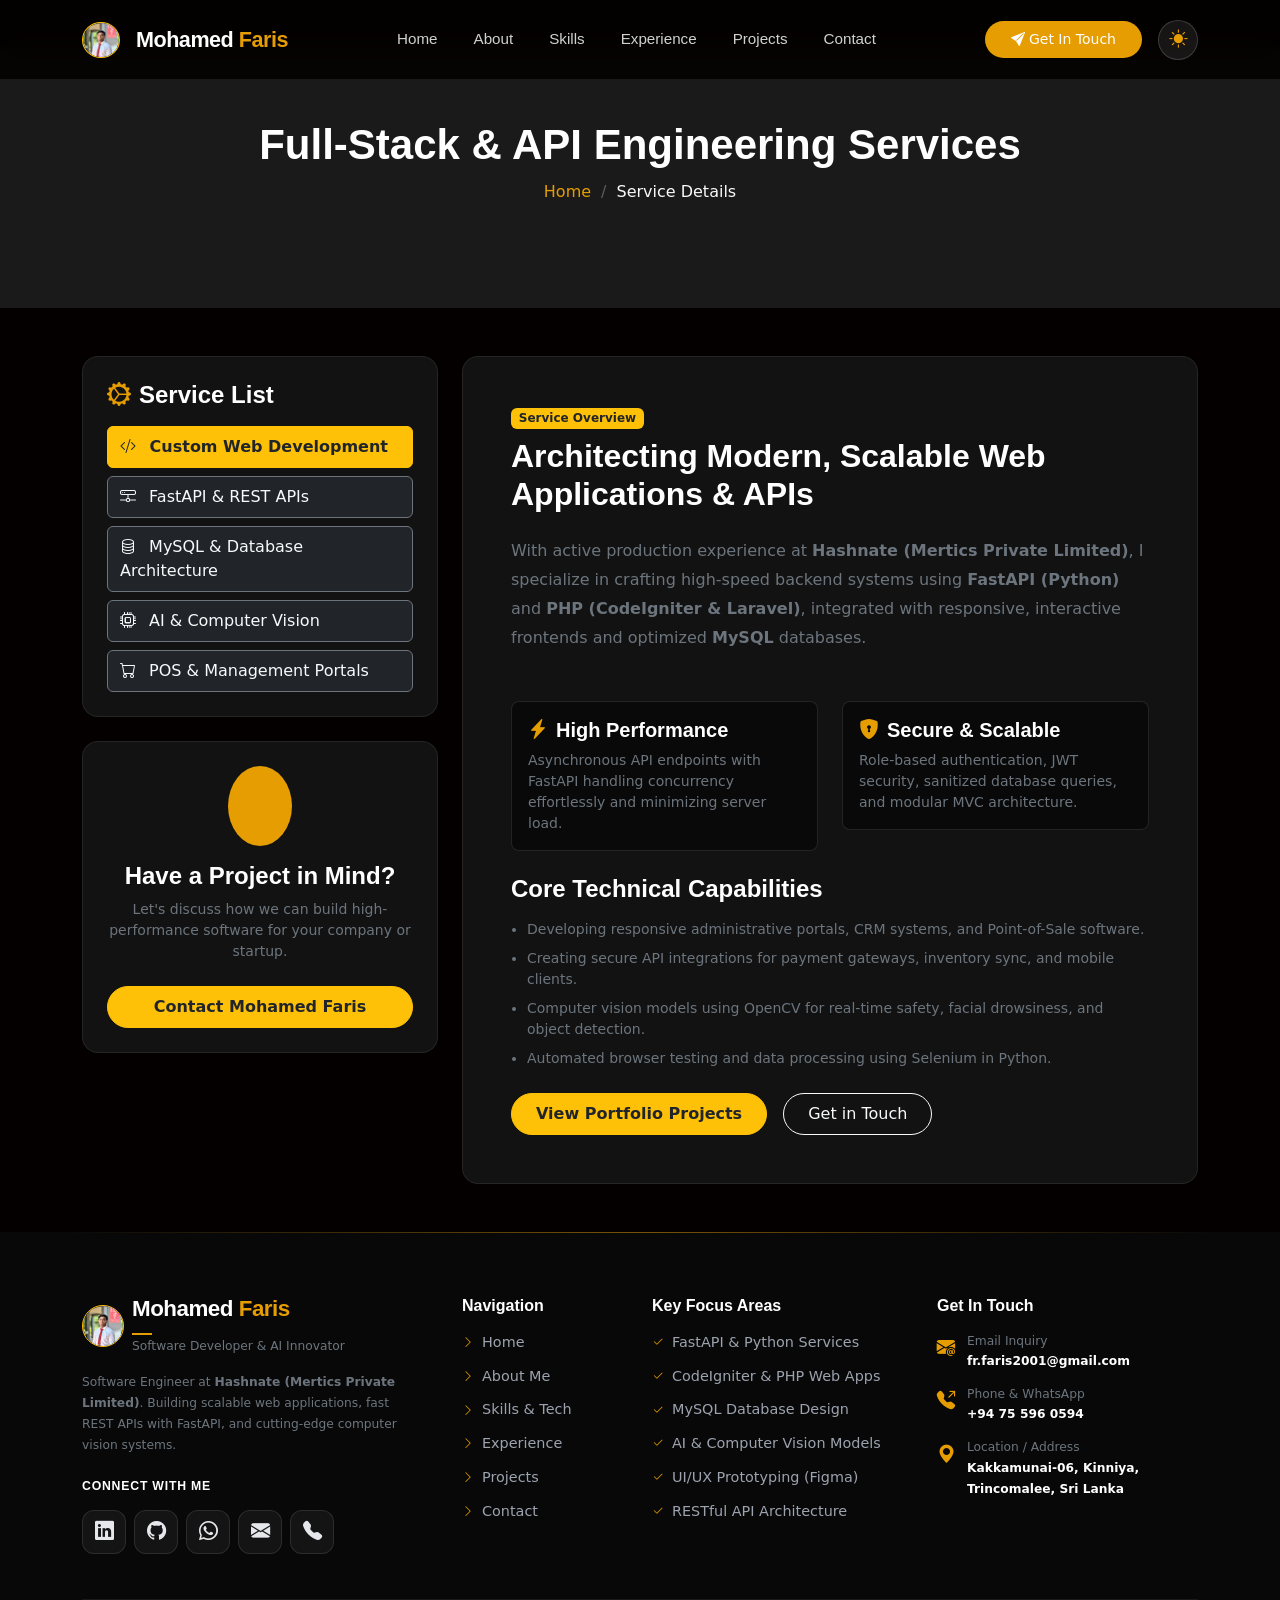
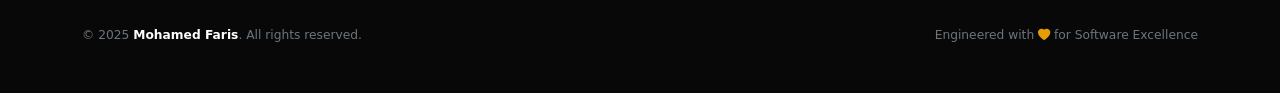
==== commit ff21d833: "feat: add custom JavaScript, CSS styles, favicons, and enhance navigation UI" ====
--- a/service-details.html
+++ b/service-details.html
@@ -44,7 +44,7 @@
   <header id="header" class="header d-flex align-items-center fixed-top">
     <div class="container position-relative d-flex align-items-center justify-content-between">
 
-      <a href="index.html" class="logo d-flex align-items-center me-auto me-xl-0 text-decoration-none">
+      <a href="index.html" class="logo d-flex align-items-center text-decoration-none">
         <div class="d-flex align-items-center gap-2">
           <img src="assets/img/person/mohamed_faris.jpg" alt="Mohamed Faris" class="rounded-circle border border-warning" style="width: 38px; height: 38px; object-fit: cover; object-position: top center;">
           <div>
@@ -55,20 +55,27 @@
 
       <nav id="navmenu" class="navmenu">
         <ul>
-          <li><a href="index.html#hero">Home</a></li>
-          <li><a href="index.html#about">About</a></li>
-          <li><a href="index.html#skills">Skills</a></li>
-          <li><a href="index.html#experience">Experience</a></li>
-          <li><a href="index.html#projects">Projects</a></li>
-          <li><a href="index.html#contact">Contact</a></li>
+          <li><a href="index.html#hero"><i class="bi bi-house-door me-2 d-xl-none"></i>Home</a></li>
+          <li><a href="index.html#about"><i class="bi bi-person me-2 d-xl-none"></i>About</a></li>
+          <li><a href="index.html#skills"><i class="bi bi-lightning-charge me-2 d-xl-none"></i>Skills</a></li>
+          <li><a href="index.html#experience"><i class="bi bi-briefcase me-2 d-xl-none"></i>Experience</a></li>
+          <li><a href="index.html#projects"><i class="bi bi-folder-check me-2 d-xl-none"></i>Projects</a></li>
+          <li><a href="index.html#contact"><i class="bi bi-envelope me-2 d-xl-none"></i>Contact</a></li>
+          <li class="d-xl-none mt-3 pt-3 border-top border-secondary border-opacity-25 text-center">
+            <a href="index.html#contact" class="btn btn-warning text-dark fw-bold rounded-pill px-4 py-2 w-100 d-inline-flex justify-content-center align-items-center gap-2">
+              <i class="bi bi-send-fill"></i> Get In Touch
+            </a>
+          </li>
         </ul>
-        <i class="mobile-nav-toggle d-xl-none bi bi-list"></i>
       </nav>
 
-      <div class="d-flex align-items-center gap-2">
-        <a class="btn-getstarted" href="index.html#contact"><i class="bi bi-send-fill me-1"></i> Get In Touch</a>
+      <div class="header-actions d-flex align-items-center gap-2">
+        <a class="btn-getstarted d-none d-lg-inline-flex" href="index.html#contact"><i class="bi bi-send-fill me-1"></i> Get In Touch</a>
         <button id="theme-toggle" class="theme-toggle-btn" aria-label="Toggle Light / Dark Mode" title="Toggle Light / Dark Mode">
           <i class="bi bi-sun-fill" id="theme-icon"></i>
+        </button>
+        <button class="mobile-nav-toggle d-xl-none" aria-label="Toggle Navigation" title="Toggle Navigation">
+          <i class="bi bi-list"></i>
         </button>
       </div>
 
--- a/assets/css/portfolio-custom.css
+++ b/assets/css/portfolio-custom.css
@@ -51,34 +51,167 @@
   -webkit-backdrop-filter: blur(15px);
   border-bottom: 1px solid rgba(255, 255, 255, 0.08);
   transition: all 0.3s ease;
+  z-index: 997;
 }
 
 .header .container {
   display: flex;
   align-items: center;
   justify-content: space-between;
-}
-
-.navmenu ul {
-  display: flex;
-  align-items: center;
-  gap: 8px;
-  list-style: none;
-  margin: 0;
-  padding: 0;
-}
-
-.navmenu a {
-  padding: 8px 14px !important;
-  font-size: 0.95rem;
-  font-weight: 500;
-  color: #d1d1d1;
-  transition: color 0.25s ease;
-}
-
-.navmenu a:hover,
-.navmenu a.active {
-  color: var(--accent-color) !important;
+  width: 100%;
+}
+
+.header .logo {
+  order: 0 !important;
+  margin: 0 !important;
+  text-decoration: none;
+}
+
+.header-actions {
+  order: 2 !important;
+  margin: 0 !important;
+  display: flex;
+  align-items: center;
+  gap: 10px;
+}
+
+/* Desktop Navigation */
+@media (min-width: 1200px) {
+  .header .navmenu {
+    order: 1 !important;
+  }
+
+  .navmenu ul {
+    display: flex;
+    align-items: center;
+    gap: 8px;
+    list-style: none;
+    margin: 0;
+    padding: 0;
+  }
+
+  .navmenu a {
+    padding: 8px 14px !important;
+    font-size: 0.95rem;
+    font-weight: 500;
+    color: #d1d1d1;
+    border-radius: 8px;
+    transition: color 0.25s ease, background-color 0.25s ease;
+    text-decoration: none;
+  }
+
+  .navmenu a:hover,
+  .navmenu a.active {
+    color: var(--accent-color) !important;
+  }
+}
+
+/* Mobile & Tablet Navigation (< 1200px) */
+@media (max-width: 1199.98px) {
+  .mobile-nav-toggle {
+    display: inline-flex !important;
+    align-items: center;
+    justify-content: center;
+    width: 40px;
+    height: 40px;
+    font-size: 22px;
+    color: #ffffff;
+    background: rgba(255, 255, 255, 0.08);
+    border: 1px solid rgba(255, 255, 255, 0.15);
+    border-radius: 50%;
+    cursor: pointer;
+    transition: all 0.25s ease;
+    z-index: 10001;
+    outline: none;
+  }
+
+  .mobile-nav-toggle:hover,
+  .mobile-nav-toggle:focus {
+    background: rgba(245, 158, 11, 0.2);
+    border-color: var(--accent-color);
+    color: var(--accent-color);
+  }
+
+  .navmenu {
+    position: fixed;
+    inset: 0;
+    background: rgba(0, 0, 0, 0.8);
+    backdrop-filter: blur(14px);
+    -webkit-backdrop-filter: blur(14px);
+    z-index: 10000;
+    visibility: hidden;
+    opacity: 0;
+    pointer-events: none;
+    transition: all 0.3s cubic-bezier(0.16, 1, 0.3, 1);
+    display: flex;
+    align-items: center;
+    justify-content: center;
+    padding: 20px;
+  }
+
+  .navmenu ul {
+    position: relative;
+    inset: auto;
+    width: 100%;
+    max-width: 360px;
+    max-height: 85vh;
+    overflow-y: auto;
+    background: #141414;
+    border: 1px solid rgba(255, 255, 255, 0.12);
+    border-radius: 20px;
+    padding: 24px 18px;
+    margin: 0;
+    list-style: none;
+    display: flex;
+    flex-direction: column;
+    gap: 6px;
+    box-shadow: 0 25px 50px rgba(0, 0, 0, 0.7), 0 0 35px rgba(245, 158, 11, 0.15);
+    transform: translateY(20px) scale(0.95);
+    transition: transform 0.3s cubic-bezier(0.16, 1, 0.3, 1);
+  }
+
+  .navmenu a {
+    display: flex;
+    align-items: center;
+    padding: 12px 18px !important;
+    font-size: 1.05rem;
+    font-weight: 600;
+    color: #e2e8f0;
+    border-radius: 12px;
+    transition: all 0.2s ease;
+    text-decoration: none;
+  }
+
+  .navmenu a:hover,
+  .navmenu a.active {
+    background: rgba(245, 158, 11, 0.15);
+    color: var(--accent-color) !important;
+    transform: translateX(4px);
+  }
+
+  /* Active State */
+  body.mobile-nav-active {
+    overflow: hidden;
+  }
+
+  body.mobile-nav-active .navmenu {
+    visibility: visible;
+    opacity: 1;
+    pointer-events: auto;
+  }
+
+  body.mobile-nav-active .navmenu ul {
+    transform: translateY(0) scale(1);
+  }
+
+  body.mobile-nav-active .mobile-nav-toggle {
+    position: fixed;
+    top: 18px;
+    right: 20px;
+    background: rgba(245, 158, 11, 0.25);
+    border-color: var(--accent-color);
+    color: var(--accent-color);
+  }
 }
 
 /* Custom Gradient & Glassmorphism */
@@ -1051,19 +1184,43 @@
 }
 
 /* Light Mode Mobile Navigation Drawer */
-body.light-mode .mobile-nav-active .navmenu {
-  background: rgba(255, 255, 255, 0.98) !important;
-  box-shadow: 0 10px 30px rgba(0, 0, 0, 0.15) !important;
-}
-
-body.light-mode .mobile-nav-active .navmenu a {
+body.light-mode.mobile-nav-active .navmenu {
+  background: rgba(15, 23, 42, 0.4) !important;
+}
+
+body.light-mode .navmenu ul {
+  background: #ffffff !important;
+  border-color: rgba(0, 0, 0, 0.1) !important;
+  box-shadow: 0 20px 40px rgba(0, 0, 0, 0.15) !important;
+}
+
+body.light-mode .navmenu a {
+  color: #1e293b !important;
+}
+
+body.light-mode .navmenu a:hover,
+body.light-mode .navmenu a.active {
+  background: rgba(245, 158, 11, 0.12) !important;
+  color: #d97706 !important;
+}
+
+body.light-mode .mobile-nav-toggle {
   color: #0f172a !important;
-}
-
-body.light-mode .mobile-nav-active .navmenu a:hover,
-body.light-mode .mobile-nav-active .navmenu a.active {
-  color: var(--accent-color) !important;
-}
-
-
-
+  background: rgba(0, 0, 0, 0.05) !important;
+  border-color: rgba(0, 0, 0, 0.12) !important;
+}
+
+body.light-mode .mobile-nav-toggle:hover {
+  background: rgba(245, 158, 11, 0.15) !important;
+  border-color: #d97706 !important;
+  color: #d97706 !important;
+}
+
+body.light-mode.mobile-nav-active .mobile-nav-toggle {
+  color: #d97706 !important;
+  background: rgba(255, 255, 255, 0.9) !important;
+  border-color: #d97706 !important;
+}
+
+
+
